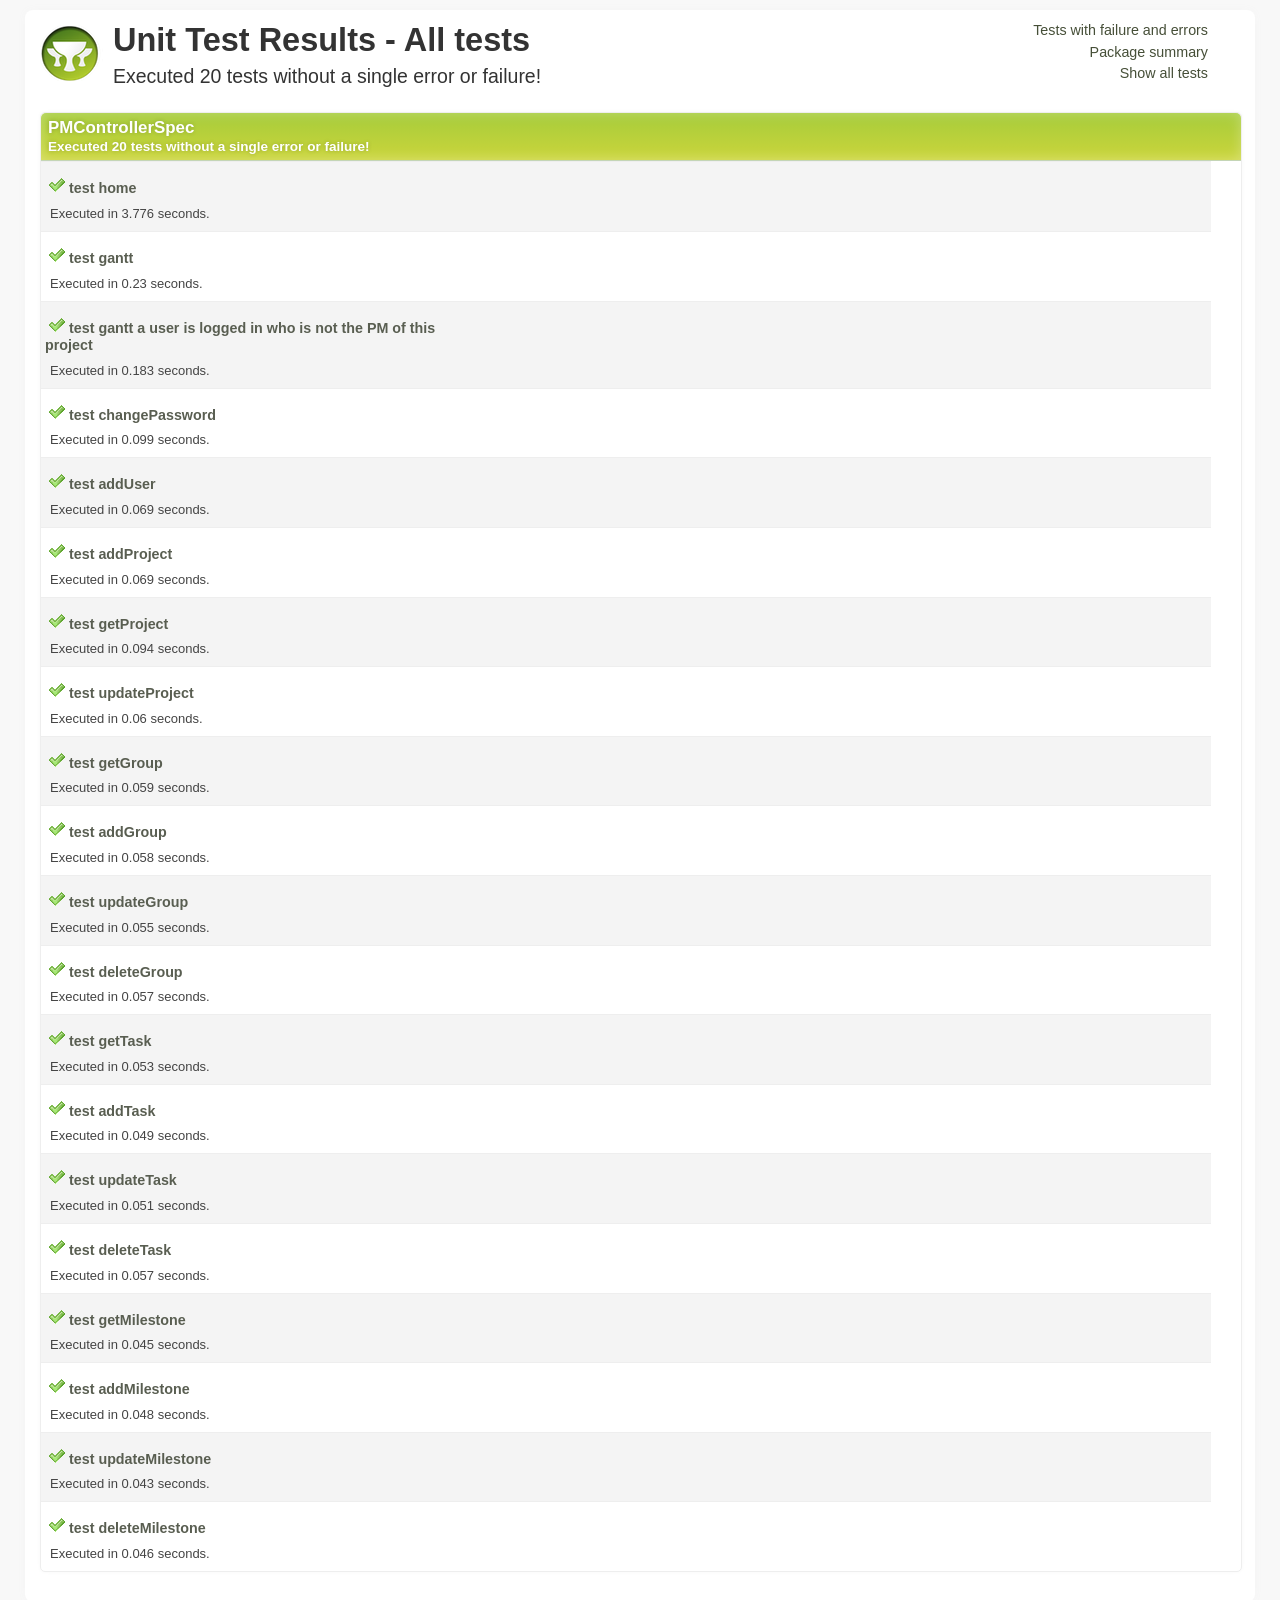
==== CSCIE-56-Project/target/test-reports/html/all.html @ a509b033 "Test cases for PMController done ProjectService started" ====
<!DOCTYPE html><html xmlns:lxslt="http://xml.apache.org/xslt" xmlns:stringutils="xalan://org.apache.tools.ant.util.StringUtils">
<head>
<META http-equiv="Content-Type" content="text/html; charset=utf-8">
<title>
        Unit Test Results
     - All tests</title>
<link href="stylesheet.css" rel="stylesheet" type="text/css">
</head>
<body>
<div id="report" class="container container_8">
<div class="grid_6 alpha">
<div class="grailslogo"></div>
<h1>
        Unit Test Results
     - All tests </h1>
<p class="intro">
                        Executed
                        20
                        tests
                    
                        without a single error or failure!
                    </p>
</div>
<div class="grid_2 omega">
<nav id="navigationlinks">
<p>
<a href="failed.html">
                    Tests with failure and errors
                </a>
</p>
<p>
<a href="index.html">
                    Package summary
                </a>
</p>
<p>
<a href="all.html">
                    Show all tests
                </a>
</p>
</nav>
</div>
<div class="clear"></div>
<div class="testsuite success">
<div class="header">
<h2>PMControllerSpec</h2>
<h3>
                        Executed
                        20
                        tests
                    
                        without a single error or failure!
                    </h3>
</div>
<div class="testcase clearfix success grid_8 alpha omega" data-name="test home">
<div class="grid_3 alpha">
<p>
<span class="icon success"></span><b class="testname message success">test home</b>
</p>
<p class="summary">Executed in 3.776 seconds.</p>
</div>
<div class="grid_5 omega outputinfo"></div>
<div class="clear"></div>
</div>
<div class="testcase clearfix success grid_8 alpha omega" data-name="test gantt">
<div class="grid_3 alpha">
<p>
<span class="icon success"></span><b class="testname message success">test gantt</b>
</p>
<p class="summary">Executed in 0.23 seconds.</p>
</div>
<div class="grid_5 omega outputinfo"></div>
<div class="clear"></div>
</div>
<div class="testcase clearfix success grid_8 alpha omega" data-name="test gantt a user is logged in who is not the PM of this project">
<div class="grid_3 alpha">
<p>
<span class="icon success"></span><b class="testname message success">test gantt a user is logged in who is not the PM of this project</b>
</p>
<p class="summary">Executed in 0.183 seconds.</p>
</div>
<div class="grid_5 omega outputinfo"></div>
<div class="clear"></div>
</div>
<div class="testcase clearfix success grid_8 alpha omega" data-name="test changePassword">
<div class="grid_3 alpha">
<p>
<span class="icon success"></span><b class="testname message success">test changePassword</b>
</p>
<p class="summary">Executed in 0.099 seconds.</p>
</div>
<div class="grid_5 omega outputinfo"></div>
<div class="clear"></div>
</div>
<div class="testcase clearfix success grid_8 alpha omega" data-name="test addUser">
<div class="grid_3 alpha">
<p>
<span class="icon success"></span><b class="testname message success">test addUser</b>
</p>
<p class="summary">Executed in 0.069 seconds.</p>
</div>
<div class="grid_5 omega outputinfo"></div>
<div class="clear"></div>
</div>
<div class="testcase clearfix success grid_8 alpha omega" data-name="test addProject">
<div class="grid_3 alpha">
<p>
<span class="icon success"></span><b class="testname message success">test addProject</b>
</p>
<p class="summary">Executed in 0.069 seconds.</p>
</div>
<div class="grid_5 omega outputinfo"></div>
<div class="clear"></div>
</div>
<div class="testcase clearfix success grid_8 alpha omega" data-name="test getProject">
<div class="grid_3 alpha">
<p>
<span class="icon success"></span><b class="testname message success">test getProject</b>
</p>
<p class="summary">Executed in 0.094 seconds.</p>
</div>
<div class="grid_5 omega outputinfo"></div>
<div class="clear"></div>
</div>
<div class="testcase clearfix success grid_8 alpha omega" data-name="test updateProject">
<div class="grid_3 alpha">
<p>
<span class="icon success"></span><b class="testname message success">test updateProject</b>
</p>
<p class="summary">Executed in 0.06 seconds.</p>
</div>
<div class="grid_5 omega outputinfo"></div>
<div class="clear"></div>
</div>
<div class="testcase clearfix success grid_8 alpha omega" data-name="test getGroup">
<div class="grid_3 alpha">
<p>
<span class="icon success"></span><b class="testname message success">test getGroup</b>
</p>
<p class="summary">Executed in 0.059 seconds.</p>
</div>
<div class="grid_5 omega outputinfo"></div>
<div class="clear"></div>
</div>
<div class="testcase clearfix success grid_8 alpha omega" data-name="test addGroup">
<div class="grid_3 alpha">
<p>
<span class="icon success"></span><b class="testname message success">test addGroup</b>
</p>
<p class="summary">Executed in 0.058 seconds.</p>
</div>
<div class="grid_5 omega outputinfo"></div>
<div class="clear"></div>
</div>
<div class="testcase clearfix success grid_8 alpha omega" data-name="test updateGroup">
<div class="grid_3 alpha">
<p>
<span class="icon success"></span><b class="testname message success">test updateGroup</b>
</p>
<p class="summary">Executed in 0.055 seconds.</p>
</div>
<div class="grid_5 omega outputinfo"></div>
<div class="clear"></div>
</div>
<div class="testcase clearfix success grid_8 alpha omega" data-name="test deleteGroup">
<div class="grid_3 alpha">
<p>
<span class="icon success"></span><b class="testname message success">test deleteGroup</b>
</p>
<p class="summary">Executed in 0.057 seconds.</p>
</div>
<div class="grid_5 omega outputinfo"></div>
<div class="clear"></div>
</div>
<div class="testcase clearfix success grid_8 alpha omega" data-name="test getTask">
<div class="grid_3 alpha">
<p>
<span class="icon success"></span><b class="testname message success">test getTask</b>
</p>
<p class="summary">Executed in 0.053 seconds.</p>
</div>
<div class="grid_5 omega outputinfo"></div>
<div class="clear"></div>
</div>
<div class="testcase clearfix success grid_8 alpha omega" data-name="test addTask">
<div class="grid_3 alpha">
<p>
<span class="icon success"></span><b class="testname message success">test addTask</b>
</p>
<p class="summary">Executed in 0.049 seconds.</p>
</div>
<div class="grid_5 omega outputinfo"></div>
<div class="clear"></div>
</div>
<div class="testcase clearfix success grid_8 alpha omega" data-name="test updateTask">
<div class="grid_3 alpha">
<p>
<span class="icon success"></span><b class="testname message success">test updateTask</b>
</p>
<p class="summary">Executed in 0.051 seconds.</p>
</div>
<div class="grid_5 omega outputinfo"></div>
<div class="clear"></div>
</div>
<div class="testcase clearfix success grid_8 alpha omega" data-name="test deleteTask">
<div class="grid_3 alpha">
<p>
<span class="icon success"></span><b class="testname message success">test deleteTask</b>
</p>
<p class="summary">Executed in 0.057 seconds.</p>
</div>
<div class="grid_5 omega outputinfo"></div>
<div class="clear"></div>
</div>
<div class="testcase clearfix success grid_8 alpha omega" data-name="test getMilestone">
<div class="grid_3 alpha">
<p>
<span class="icon success"></span><b class="testname message success">test getMilestone</b>
</p>
<p class="summary">Executed in 0.045 seconds.</p>
</div>
<div class="grid_5 omega outputinfo"></div>
<div class="clear"></div>
</div>
<div class="testcase clearfix success grid_8 alpha omega" data-name="test addMilestone">
<div class="grid_3 alpha">
<p>
<span class="icon success"></span><b class="testname message success">test addMilestone</b>
</p>
<p class="summary">Executed in 0.048 seconds.</p>
</div>
<div class="grid_5 omega outputinfo"></div>
<div class="clear"></div>
</div>
<div class="testcase clearfix success grid_8 alpha omega" data-name="test updateMilestone">
<div class="grid_3 alpha">
<p>
<span class="icon success"></span><b class="testname message success">test updateMilestone</b>
</p>
<p class="summary">Executed in 0.043 seconds.</p>
</div>
<div class="grid_5 omega outputinfo"></div>
<div class="clear"></div>
</div>
<div class="testcase clearfix success grid_8 alpha omega" data-name="test deleteMilestone">
<div class="grid_3 alpha">
<p>
<span class="icon success"></span><b class="testname message success">test deleteMilestone</b>
</p>
<p class="summary">Executed in 0.046 seconds.</p>
</div>
<div class="grid_5 omega outputinfo"></div>
<div class="clear"></div>
</div>
<div class="clearfix output footer">
<div class="sysout">
<h2>Standard output</h2>
<pre class="stdout">--Output from test home--
--Output from test gantt--
--Output from test gantt a user is logged in who is not the PM of this project--
--Output from test changePassword--
--Output from test addUser--
--Output from test addProject--
--Output from test getProject--
--Output from test updateProject--
--Output from test getGroup--
--Output from test addGroup--
--Output from test updateGroup--
--Output from test deleteGroup--
--Output from test getTask--
--Output from test addTask--
--Output from test updateTask--
--Output from test deleteTask--
--Output from test getMilestone--
--Output from test addMilestone--
--Output from test updateMilestone--
--Output from test deleteMilestone--
</pre>
</div>
<div class="syserr">
<h2>System error</h2>
<pre class="syserr">--Output from test home--
--Output from test gantt--
--Output from test gantt a user is logged in who is not the PM of this project--
--Output from test changePassword--
--Output from test addUser--
--Output from test addProject--
--Output from test getProject--
--Output from test updateProject--
--Output from test getGroup--
--Output from test addGroup--
--Output from test updateGroup--
--Output from test deleteGroup--
--Output from test getTask--
--Output from test addTask--
--Output from test updateTask--
--Output from test deleteTask--
--Output from test getMilestone--
--Output from test addMilestone--
--Output from test updateMilestone--
--Output from test deleteMilestone--
</pre>
</div>
</div>
<div class="clear"></div>
</div>
<div class="clear"></div>
</div>
<!--
            Parses JUnit output and associates it with the corresponding test case
        -->
<script language="javascript">


/**
 * The JUnit report format is incredibly stuipd in the
 * sense that it accumulates output from all test methods
 * into a single xml node.
 */
(function() {

    var outputElements = findOutputElements();
    for (var i in outputElements) {
        var outputElement = outputElements[i];
        var textOutput = outputElement.element.firstChild.nodeValue;
        var header = outputElement.getHeader();
        appendTestMethodOutput(textOutput, header);
    }

    function findOutputElements() {
        var outputElements = [];
        var preElements = document.getElementsByTagName("pre");
        for (var i in preElements) {
            var preElement = preElements[i];
            var className = preElement.className || "";
            if (className.indexOf("stdout") >= 0) {
                var outputElement = new OutputElement(preElement, "output");
                outputElements.push(outputElement);
            } else if (className.indexOf("syserr") >= 0) {
                var outputElement = new OutputElement(preElement, "error");
                outputElements.push(outputElement);
            }
        }

        return outputElements;
    }

    function OutputElement(element, type) {
        this.element = element;
        this.type = type;

        this.getHeader = function() {
            if (type === "output") {
                return "System output";
            } else if ("error") {
                return "System error";
            }
        }
    }

    function appendTestMethodOutput(text, header) {
        var testOutput = new TestMethodOutput(header);

        var lines = text.split(/\r\n|\r|\n/);
        for (var i in lines) {
            var line = lines[i];
            var matches = line.match(/^--Output from (.*)--$/);
            if (matches !== null && matches.length == 2) {
                testOutput.flushToDom();
                testOutput.testName = matches[1];
            } else {
                testOutput.addLine(line);
            }
        }

        testOutput.flushToDom();
    }

    function TestMethodOutput(header) {
        this.header = header;
        this.testName = undefined;
        this.buffer = "";

        this.addLine = function(line) {
            this.buffer += line + "\n";
        }

        this.flushToDom = function() {
            if (this.testName !== undefined) {
                var domNode = getTestcaseElementByName(this.testName);
                if (domNode !== undefined && trimString(this.buffer).length > 0) {
                    this.appendTo(domNode);
                }

                this.reset();
            }
        }

        this.appendTo = function(domNode) {
            var node = document.createElement("div");
            node.innerHTML = '<p><b class="message">' + header + '</b></p>';

            var preNode = document.createElement("pre");
            preNode.appendChild(document.createTextNode(this.buffer));
            node.appendChild(preNode);

            var outputContainer = findElementByTagClassAndParent("div", "outputinfo", domNode);
            outputContainer.appendChild(node);
        }

        this.reset = function() {
            this.methodName = undefined;
            this.buffer = "";
        }
    }

    function getTestcaseElementByName(name) {
        var divElements = document.getElementsByTagName("div");
        var elementCount = divElements.length;
        for (var i=0; i<elementCount; i++) {
            var el = divElements[i];
            if (el.getAttribute("data-name") === name) {
                return el;
            }
        }
    }

    function findElementByTagClassAndParent(tagName, className, parentNode) {
        var elements = parentNode.getElementsByTagName(tagName);
        for (var i in elements) {
            var element = elements[i];

            // Not 100% correct, but good enough here
            if (element.className !== undefined && element.className.indexOf(className) >= 0) {
                return element;
            }
        }
    }

    function trimString(str) {
        return str.replace(/^\s\s*/, '').replace(/\s\s*$/, '');
    }

})();

        </script>
</body>
</html>
---- CSCIE-56-Project/target/test-reports/html/stylesheet.css ----
/* html5 boilerplate */
        html, body, div, span, object, iframe,
        h1, h2, h3, h4, h5, h6, p, blockquote, pre,
        abbr, address, cite, code, del, dfn, em, img, ins, kbd, q, samp,
        small, strong, sub, sup, var, b, i, dl, dt, dd, ol, ul, li {
        margin: 0;
        padding: 0;
        border: 0;
        font-size: 100%;
        font: inherit;
        vertical-align: baseline;
        }

        select, input, textarea, button { font:99% sans-serif; }
        pre, code, kbd, samp { font-family: monospace, sans-serif; }

        html { overflow-y: scroll; }
        a:hover, a:active { outline: none; }

        ::-moz-selection{ background: #FF9800; color:#fff; text-shadow: none; }
        ::selection { background: #FF9800; color:#fff; text-shadow: none; }
        a:link { -webkit-tap-highlight-color: #FF9800; }

        h1 { font-size: 2.5em; }
        h1, h2, h3, h4, h5, h6 { font-weight: bold; }
        body, select, input, textarea { color: #333; }

        /* html5 boilerpalte end */

        body {
            color: #333333;
            background-color: #F8F8F8;
            font:13px/1.231 ubuntu, sans-serif; *font-size:small;
        }

        p.intro { font-size: 1.5em; }

        a { color: #1A4491; text-decoration: none; }
        a:hover { }

        pre {
            border-radius: 5px;
            margin-bottom: 8px;
            padding: 15px;
            background-color: #FFFFFF;
            border: 1px solid #DEDEDE;
            font-family: Consolas, Monaco, monospace;
            font-size: 0.9em;
            white-space: pre;
            white-space: pre-wrap;
            word-wrap:
            break-word;
        }

        #report {
            border-radius: 8px;
            box-shadow: 0 0 8px #F5F5F5;

            background-color: white;
            margin: 10px auto;
            padding: 10px 15px;
        }

        /* Navigation links between the various views
        - - - - - - - - - - - - - - - - - - - - - - */
        #navigationlinks { text-align: right; }
        #navigationlinks p { padding: 2px; }
        #navigationlinks a { font-size: 1.1em; color: #464F38; }
        #navigationlinks a:hover { color: #333; }

        /* Test suites
        - - - - - - */

        .testsuite {
            border-radius: 5px;
            box-shadow: 0 0 4px #F8F8F8;

            background-color: F7F7F7;
            background: -moz-linear-gradient(center top , #F7F7F7, #FEFEFE);

            border: 1px solid #EEEEEE;
            margin: 20px 0;
            text-align: left;
            width: 100%;
        }

        .testsuite .header {
            color: white;
            padding: 5px 7px;
            text-shadow: 0 0 4px rgba(0, 0, 0, 0.2);
            font-size: 1.3em;

            border-radius: 5px 5px 0 0;
            box-shadow: 0 0 13px rgba(255, 255, 255, 0.3) inset;
        }

        .testsuite.error .header {
            background-color: #BC2F2F;
            background: -moz-linear-gradient(#BC2F2F, #C96952);
            background: -webkit-linear-gradient(#BC2F2F, #C96952);
            background: linear-gradient(#BC2F2F, #C96952);
            border-bottom: 1px solid #BE5B5B;
        }

        .testsuite.failure .header {
            background-color: #E69814;
            background: -moz-linear-gradient(#FFB75B, #E69814);
            background: -webkit-linear-gradient(#FFB75B, #E69814);
            background: linear-gradient(#FFB75B, #E69814);
            border-bottom: 1px solid #CD912B;
        }

        .testsuite.success .header {
            background-color: #A6CC3B;
            background: -moz-linear-gradient(#A6CC3B, #CBD53B);
            background: -webkit-linear-gradient(#A6CC3B, #CBD53B);
            background: linear-gradient(#A6CC3B, #CBD53B);
            border-bottom: 1px solid #C4D5B6;
        }

        .testsuite .header h2, h3 { margin: 0; padding: 0; }
        .testsuite .header h3 { font-size: 0.8em; }

        .testsuite .name {
            width: 50%;
        }

        .testsuite .time {
            width: 10%;
        }

        .testsuite .testcase {
            padding: 5px 0;
        }

        /* Link to individual test cases
        - - - - - - - - - - - - - - - - - */

        .packagelink {
            border: 1px solid transparent;
            float: left;
            font-size: 1.1em;
            list-style: none outside none;
            padding: 2px 7px 4px 7px;
            margin: 3px;
        }

        .packagelink:hover {
            border-radius: 4px;
            background-color: #f7f7f7;
            border: 1px solid #ddd;
        }

        .packagelink a {
            color: blue;
            text-decoration: none;
            display: inline-block;
        }

        .packagelink.failure a {
            color: #FB6C00 !important;
        }

        .packagelink.error a {
            color: #DD0707 !important;
        }

        .packagelink.success a {
            color: #344804 !important;
        }

        /* force line break for long test names wihtout white-space */
        .message { word-wrap: break-word; }

        .testcase.success .message { color: #595E51; }
        .testcase.error .message { color: #AA0E0E; }
        .testcase.failure .message { color: #FB6C00; }

        .testsuite .testcase:nth-of-type(2n) {
            background-color: #F4F4F4;
            border-bottom: 1px solid #EEEEEE;
            border-top: 1px solid #EEEEEE;
        }

        .testcase .message {
            font-size: 1.1em;
            font-weight: bold;
        }

        .testcase p.summary {
            margin-left: 5px;
            font-size: 1em;
            color: #444;
        }

        .outputinfo p { margin-top: 9px; }

        /* output is parsed using javascript and not visible by default.
        I don't think that having a non-javascript fallback is important
        as most Grails developers won't be using IE 6 :D */

        .testsuite .footer { display: none; }
        p { padding: 4px; }

        .footer.output {
            border-radius: 0 0 5px 5px;
            background-color: #F8F8F8;
            background: -moz-linear-gradient(center top , #F8F8F8, #F2F2F2);
            border-top: 1px solid #EEEEEE;
            margin-top: 10px;
        }

        .footer.output h2 { padding: 5px 0 0 5px; }
        .footer.output .sysout, .syserr { float: left; width: 49%; }
        .footer.output pre { margin: 5px; }

        .errorMessage {
            color: #AA0E0E;
            font-size: 1em;
            font-weight: bold;
        }

        .errorMessage.failure { color: #FB6C00 !important; }

        .grailslogo {
            background-image: url("[data-uri]");
            width: 63px; height: 66px;
            margin: 0 10px 5px 0;
            float: left;
        }

        /* icons */
        .icon { width: 16px; height: 16px; margin: 6px 4px 0; display: inline-block; }
        .icon.failure { background-image: url("[data-uri]"); }
        .icon.error { background-image: url("[data-uri]"); }
        .icon.success { background-image: url("[data-uri]"); }

        /* 960gs */
        body{min-width:1200px}
		.container_8{margin-left:auto;margin-right:auto;width:1200px}
		.grid_1,.grid_2,.grid_3,.grid_4,.grid_5,.grid_6,.grid_7,.grid_8{display:inline;float:left;position:relative;margin-left:15px;margin-right:15px}
		.push_1,.pull_1,.push_2,.pull_2,.push_3,.pull_3,.push_4,.pull_4,.push_5,.pull_5,.push_6,.pull_6,.push_7,.pull_7,.push_8,.pull_8{position:relative}
		.alpha{margin-left:0}
		.omega{margin-right:0}
		.container_8 .grid_1{width:120px}
		.container_8 .grid_2{width:270px}
		.container_8 .grid_3{width:420px}
		.container_8 .grid_4{width:570px}
		.container_8 .grid_5{width:720px}
		.container_8 .grid_6{width:870px}
		.container_8 .grid_7{width:1020px}
		.container_8 .grid_8{width:1170px}
		.container_8 .prefix_1{padding-left:150px}
		.container_8 .prefix_2{padding-left:300px}
		.container_8 .prefix_3{padding-left:450px}
		.container_8 .prefix_4{padding-left:600px}
		.container_8 .prefix_5{padding-left:750px}
		.container_8 .prefix_6{padding-left:900px}
		.container_8 .prefix_7{padding-left:1050px}
		.container_8 .suffix_1{padding-right:150px}
		.container_8 .suffix_2{padding-right:300px}
		.container_8 .suffix_3{padding-right:450px}
		.container_8 .suffix_4{padding-right:600px}
		.container_8 .suffix_5{padding-right:750px}
		.container_8 .suffix_6{padding-right:900px}
		.container_8 .suffix_7{padding-right:1050px}
		.container_8 .push_1{left:150px}
		.container_8 .push_2{left:300px}
		.container_8 .push_3{left:450px}
		.container_8 .push_4{left:600px}
		.container_8 .push_5{left:750px}
		.container_8 .push_6{left:900px}
		.container_8 .push_7{left:1050px}
		.container_8 .pull_1{left:-150px}
		.container_8 .pull_2{left:-300px}
		.container_8 .pull_3{left:-450px}
		.container_8 .pull_4{left:-600px}
		.container_8 .pull_5{left:-750px}
		.container_8 .pull_6{left:-900px}
		.container_8 .pull_7{left:-1050px}
		.clear{clear:both;display:block;overflow:hidden;visibility:hidden;width:0;height:0}
		.clearfix:before,.clearfix:after{content:'\0020';display:block;overflow:hidden;visibility:hidden;width:0;height:0}
		.clearfix:after{clear:both}
		.clearfix{zoom:1}
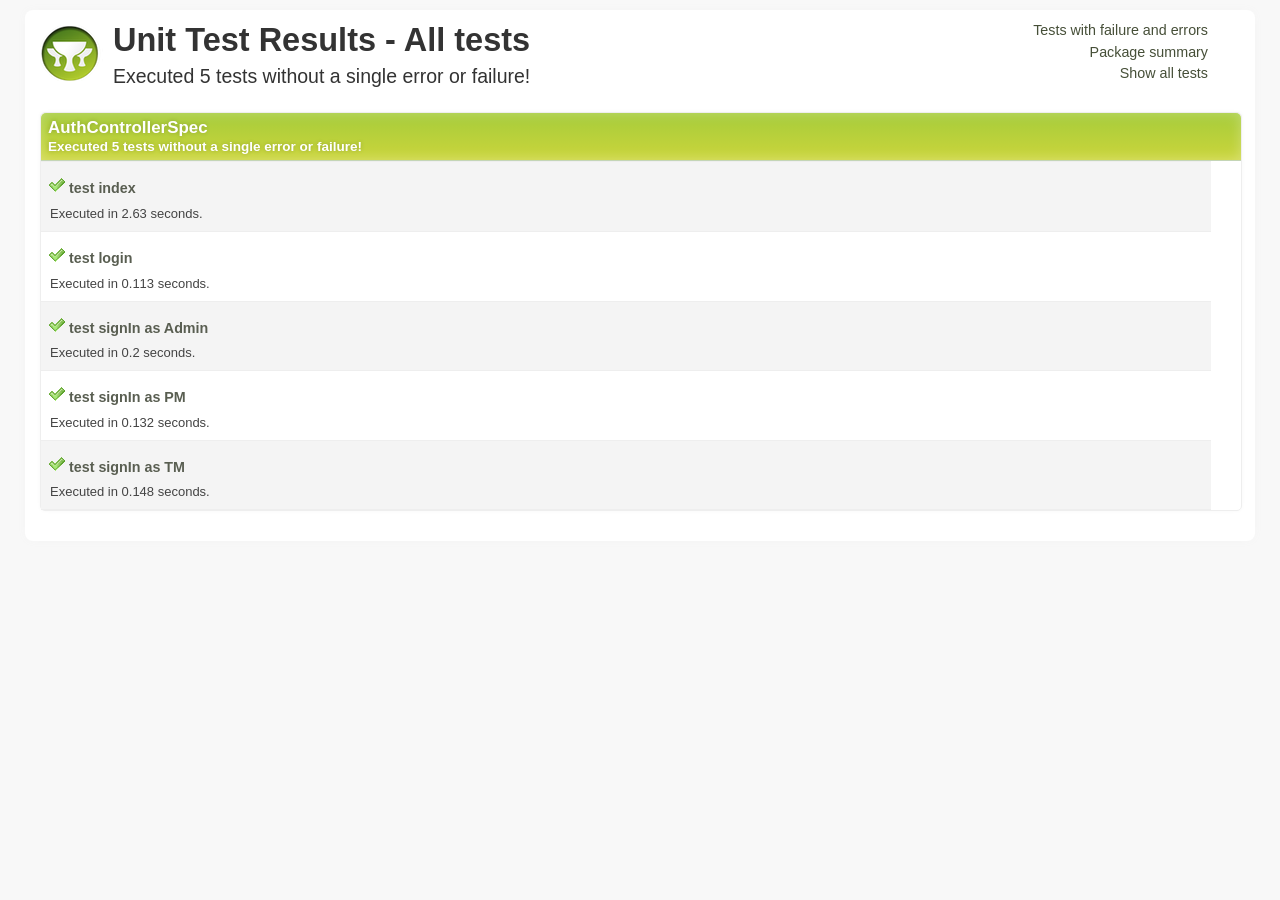
==== commit 5c4a4978: "User and Auth Controller unit test done." ====
--- a/CSCIE-56-Project/target/test-reports/html/all.html
+++ b/CSCIE-56-Project/target/test-reports/html/all.html
@@ -15,7 +15,7 @@
      - All tests </h1>
 <p class="intro">
                         Executed
-                        20
+                        5
                         tests
                     
                         without a single error or failure!
@@ -43,211 +43,61 @@
 <div class="clear"></div>
 <div class="testsuite success">
 <div class="header">
-<h2>PMControllerSpec</h2>
+<h2>AuthControllerSpec</h2>
 <h3>
                         Executed
-                        20
+                        5
                         tests
                     
                         without a single error or failure!
                     </h3>
 </div>
-<div class="testcase clearfix success grid_8 alpha omega" data-name="test home">
-<div class="grid_3 alpha">
-<p>
-<span class="icon success"></span><b class="testname message success">test home</b>
-</p>
-<p class="summary">Executed in 3.776 seconds.</p>
-</div>
-<div class="grid_5 omega outputinfo"></div>
-<div class="clear"></div>
-</div>
-<div class="testcase clearfix success grid_8 alpha omega" data-name="test gantt">
-<div class="grid_3 alpha">
-<p>
-<span class="icon success"></span><b class="testname message success">test gantt</b>
-</p>
-<p class="summary">Executed in 0.23 seconds.</p>
-</div>
-<div class="grid_5 omega outputinfo"></div>
-<div class="clear"></div>
-</div>
-<div class="testcase clearfix success grid_8 alpha omega" data-name="test gantt a user is logged in who is not the PM of this project">
-<div class="grid_3 alpha">
-<p>
-<span class="icon success"></span><b class="testname message success">test gantt a user is logged in who is not the PM of this project</b>
-</p>
-<p class="summary">Executed in 0.183 seconds.</p>
-</div>
-<div class="grid_5 omega outputinfo"></div>
-<div class="clear"></div>
-</div>
-<div class="testcase clearfix success grid_8 alpha omega" data-name="test changePassword">
-<div class="grid_3 alpha">
-<p>
-<span class="icon success"></span><b class="testname message success">test changePassword</b>
-</p>
-<p class="summary">Executed in 0.099 seconds.</p>
-</div>
-<div class="grid_5 omega outputinfo"></div>
-<div class="clear"></div>
-</div>
-<div class="testcase clearfix success grid_8 alpha omega" data-name="test addUser">
-<div class="grid_3 alpha">
-<p>
-<span class="icon success"></span><b class="testname message success">test addUser</b>
-</p>
-<p class="summary">Executed in 0.069 seconds.</p>
-</div>
-<div class="grid_5 omega outputinfo"></div>
-<div class="clear"></div>
-</div>
-<div class="testcase clearfix success grid_8 alpha omega" data-name="test addProject">
-<div class="grid_3 alpha">
-<p>
-<span class="icon success"></span><b class="testname message success">test addProject</b>
-</p>
-<p class="summary">Executed in 0.069 seconds.</p>
-</div>
-<div class="grid_5 omega outputinfo"></div>
-<div class="clear"></div>
-</div>
-<div class="testcase clearfix success grid_8 alpha omega" data-name="test getProject">
-<div class="grid_3 alpha">
-<p>
-<span class="icon success"></span><b class="testname message success">test getProject</b>
-</p>
-<p class="summary">Executed in 0.094 seconds.</p>
-</div>
-<div class="grid_5 omega outputinfo"></div>
-<div class="clear"></div>
-</div>
-<div class="testcase clearfix success grid_8 alpha omega" data-name="test updateProject">
-<div class="grid_3 alpha">
-<p>
-<span class="icon success"></span><b class="testname message success">test updateProject</b>
-</p>
-<p class="summary">Executed in 0.06 seconds.</p>
-</div>
-<div class="grid_5 omega outputinfo"></div>
-<div class="clear"></div>
-</div>
-<div class="testcase clearfix success grid_8 alpha omega" data-name="test getGroup">
-<div class="grid_3 alpha">
-<p>
-<span class="icon success"></span><b class="testname message success">test getGroup</b>
-</p>
-<p class="summary">Executed in 0.059 seconds.</p>
-</div>
-<div class="grid_5 omega outputinfo"></div>
-<div class="clear"></div>
-</div>
-<div class="testcase clearfix success grid_8 alpha omega" data-name="test addGroup">
-<div class="grid_3 alpha">
-<p>
-<span class="icon success"></span><b class="testname message success">test addGroup</b>
-</p>
-<p class="summary">Executed in 0.058 seconds.</p>
-</div>
-<div class="grid_5 omega outputinfo"></div>
-<div class="clear"></div>
-</div>
-<div class="testcase clearfix success grid_8 alpha omega" data-name="test updateGroup">
-<div class="grid_3 alpha">
-<p>
-<span class="icon success"></span><b class="testname message success">test updateGroup</b>
-</p>
-<p class="summary">Executed in 0.055 seconds.</p>
-</div>
-<div class="grid_5 omega outputinfo"></div>
-<div class="clear"></div>
-</div>
-<div class="testcase clearfix success grid_8 alpha omega" data-name="test deleteGroup">
-<div class="grid_3 alpha">
-<p>
-<span class="icon success"></span><b class="testname message success">test deleteGroup</b>
-</p>
-<p class="summary">Executed in 0.057 seconds.</p>
-</div>
-<div class="grid_5 omega outputinfo"></div>
-<div class="clear"></div>
-</div>
-<div class="testcase clearfix success grid_8 alpha omega" data-name="test getTask">
-<div class="grid_3 alpha">
-<p>
-<span class="icon success"></span><b class="testname message success">test getTask</b>
-</p>
-<p class="summary">Executed in 0.053 seconds.</p>
-</div>
-<div class="grid_5 omega outputinfo"></div>
-<div class="clear"></div>
-</div>
-<div class="testcase clearfix success grid_8 alpha omega" data-name="test addTask">
-<div class="grid_3 alpha">
-<p>
-<span class="icon success"></span><b class="testname message success">test addTask</b>
-</p>
-<p class="summary">Executed in 0.049 seconds.</p>
-</div>
-<div class="grid_5 omega outputinfo"></div>
-<div class="clear"></div>
-</div>
-<div class="testcase clearfix success grid_8 alpha omega" data-name="test updateTask">
-<div class="grid_3 alpha">
-<p>
-<span class="icon success"></span><b class="testname message success">test updateTask</b>
-</p>
-<p class="summary">Executed in 0.051 seconds.</p>
-</div>
-<div class="grid_5 omega outputinfo"></div>
-<div class="clear"></div>
-</div>
-<div class="testcase clearfix success grid_8 alpha omega" data-name="test deleteTask">
-<div class="grid_3 alpha">
-<p>
-<span class="icon success"></span><b class="testname message success">test deleteTask</b>
-</p>
-<p class="summary">Executed in 0.057 seconds.</p>
-</div>
-<div class="grid_5 omega outputinfo"></div>
-<div class="clear"></div>
-</div>
-<div class="testcase clearfix success grid_8 alpha omega" data-name="test getMilestone">
-<div class="grid_3 alpha">
-<p>
-<span class="icon success"></span><b class="testname message success">test getMilestone</b>
-</p>
-<p class="summary">Executed in 0.045 seconds.</p>
-</div>
-<div class="grid_5 omega outputinfo"></div>
-<div class="clear"></div>
-</div>
-<div class="testcase clearfix success grid_8 alpha omega" data-name="test addMilestone">
-<div class="grid_3 alpha">
-<p>
-<span class="icon success"></span><b class="testname message success">test addMilestone</b>
-</p>
-<p class="summary">Executed in 0.048 seconds.</p>
-</div>
-<div class="grid_5 omega outputinfo"></div>
-<div class="clear"></div>
-</div>
-<div class="testcase clearfix success grid_8 alpha omega" data-name="test updateMilestone">
-<div class="grid_3 alpha">
-<p>
-<span class="icon success"></span><b class="testname message success">test updateMilestone</b>
-</p>
-<p class="summary">Executed in 0.043 seconds.</p>
-</div>
-<div class="grid_5 omega outputinfo"></div>
-<div class="clear"></div>
-</div>
-<div class="testcase clearfix success grid_8 alpha omega" data-name="test deleteMilestone">
-<div class="grid_3 alpha">
-<p>
-<span class="icon success"></span><b class="testname message success">test deleteMilestone</b>
-</p>
-<p class="summary">Executed in 0.046 seconds.</p>
+<div class="testcase clearfix success grid_8 alpha omega" data-name="test index">
+<div class="grid_3 alpha">
+<p>
+<span class="icon success"></span><b class="testname message success">test index</b>
+</p>
+<p class="summary">Executed in 2.63 seconds.</p>
+</div>
+<div class="grid_5 omega outputinfo"></div>
+<div class="clear"></div>
+</div>
+<div class="testcase clearfix success grid_8 alpha omega" data-name="test login">
+<div class="grid_3 alpha">
+<p>
+<span class="icon success"></span><b class="testname message success">test login</b>
+</p>
+<p class="summary">Executed in 0.113 seconds.</p>
+</div>
+<div class="grid_5 omega outputinfo"></div>
+<div class="clear"></div>
+</div>
+<div class="testcase clearfix success grid_8 alpha omega" data-name="test signIn as Admin">
+<div class="grid_3 alpha">
+<p>
+<span class="icon success"></span><b class="testname message success">test signIn as Admin</b>
+</p>
+<p class="summary">Executed in 0.2 seconds.</p>
+</div>
+<div class="grid_5 omega outputinfo"></div>
+<div class="clear"></div>
+</div>
+<div class="testcase clearfix success grid_8 alpha omega" data-name="test signIn as PM">
+<div class="grid_3 alpha">
+<p>
+<span class="icon success"></span><b class="testname message success">test signIn as PM</b>
+</p>
+<p class="summary">Executed in 0.132 seconds.</p>
+</div>
+<div class="grid_5 omega outputinfo"></div>
+<div class="clear"></div>
+</div>
+<div class="testcase clearfix success grid_8 alpha omega" data-name="test signIn as TM">
+<div class="grid_3 alpha">
+<p>
+<span class="icon success"></span><b class="testname message success">test signIn as TM</b>
+</p>
+<p class="summary">Executed in 0.148 seconds.</p>
 </div>
 <div class="grid_5 omega outputinfo"></div>
 <div class="clear"></div>
@@ -255,50 +105,20 @@
 <div class="clearfix output footer">
 <div class="sysout">
 <h2>Standard output</h2>
-<pre class="stdout">--Output from test home--
---Output from test gantt--
---Output from test gantt a user is logged in who is not the PM of this project--
---Output from test changePassword--
---Output from test addUser--
---Output from test addProject--
---Output from test getProject--
---Output from test updateProject--
---Output from test getGroup--
---Output from test addGroup--
---Output from test updateGroup--
---Output from test deleteGroup--
---Output from test getTask--
---Output from test addTask--
---Output from test updateTask--
---Output from test deleteTask--
---Output from test getMilestone--
---Output from test addMilestone--
---Output from test updateMilestone--
---Output from test deleteMilestone--
+<pre class="stdout">--Output from test index--
+--Output from test login--
+--Output from test signIn as Admin--
+--Output from test signIn as PM--
+--Output from test signIn as TM--
 </pre>
 </div>
 <div class="syserr">
 <h2>System error</h2>
-<pre class="syserr">--Output from test home--
---Output from test gantt--
---Output from test gantt a user is logged in who is not the PM of this project--
---Output from test changePassword--
---Output from test addUser--
---Output from test addProject--
---Output from test getProject--
---Output from test updateProject--
---Output from test getGroup--
---Output from test addGroup--
---Output from test updateGroup--
---Output from test deleteGroup--
---Output from test getTask--
---Output from test addTask--
---Output from test updateTask--
---Output from test deleteTask--
---Output from test getMilestone--
---Output from test addMilestone--
---Output from test updateMilestone--
---Output from test deleteMilestone--
+<pre class="syserr">--Output from test index--
+--Output from test login--
+--Output from test signIn as Admin--
+--Output from test signIn as PM--
+--Output from test signIn as TM--
 </pre>
 </div>
 </div>
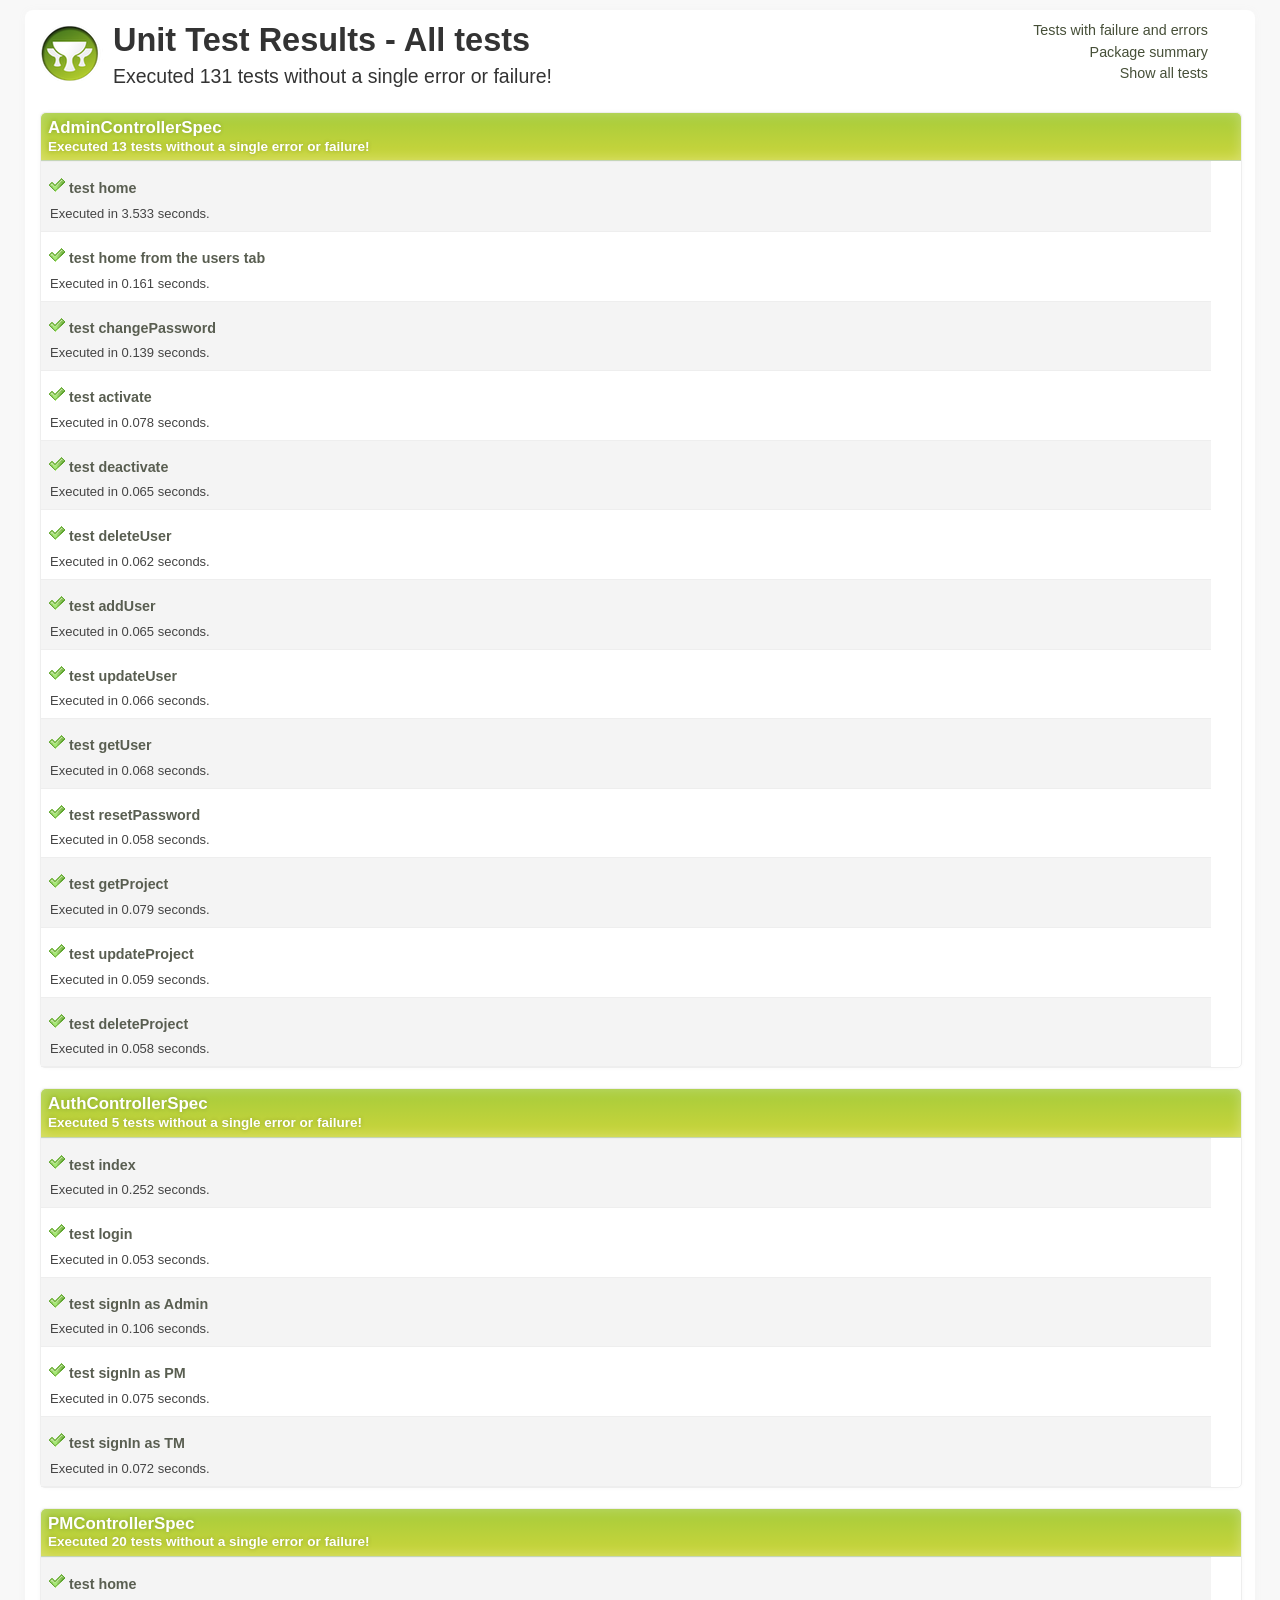
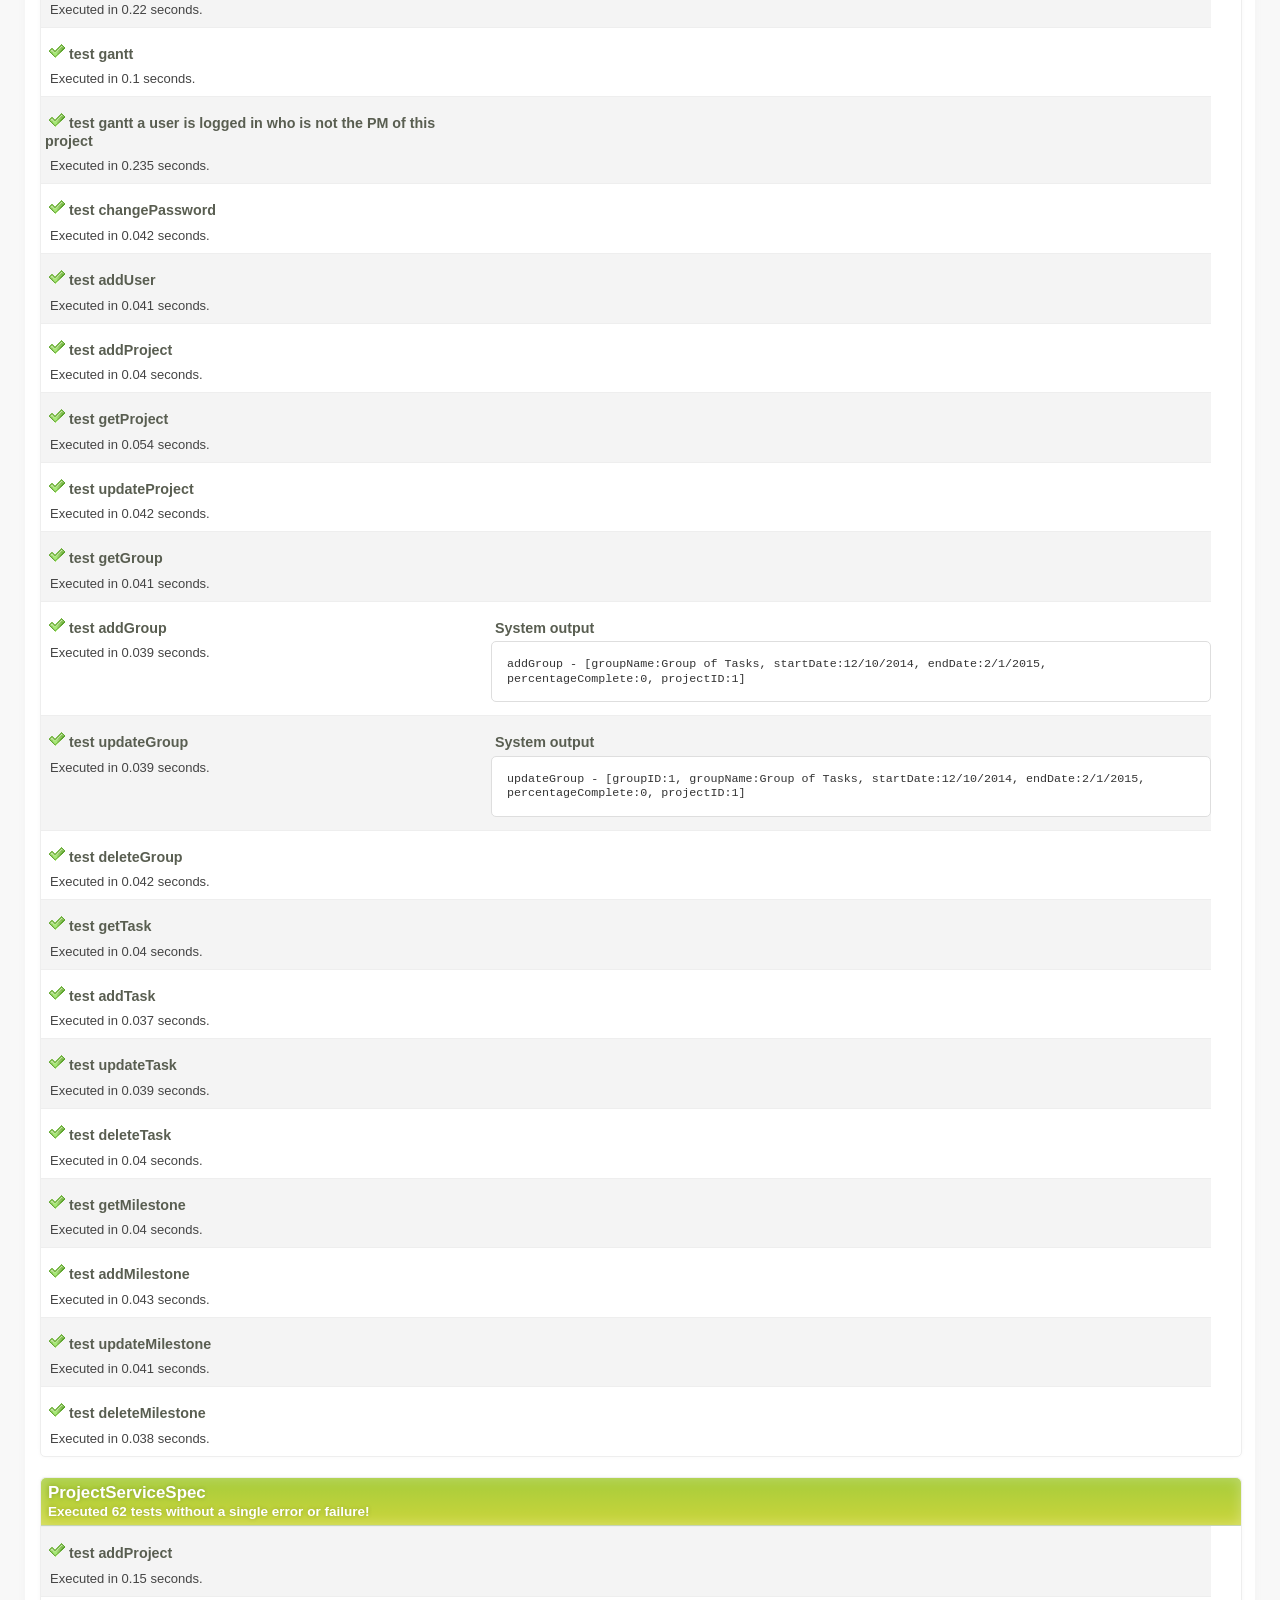
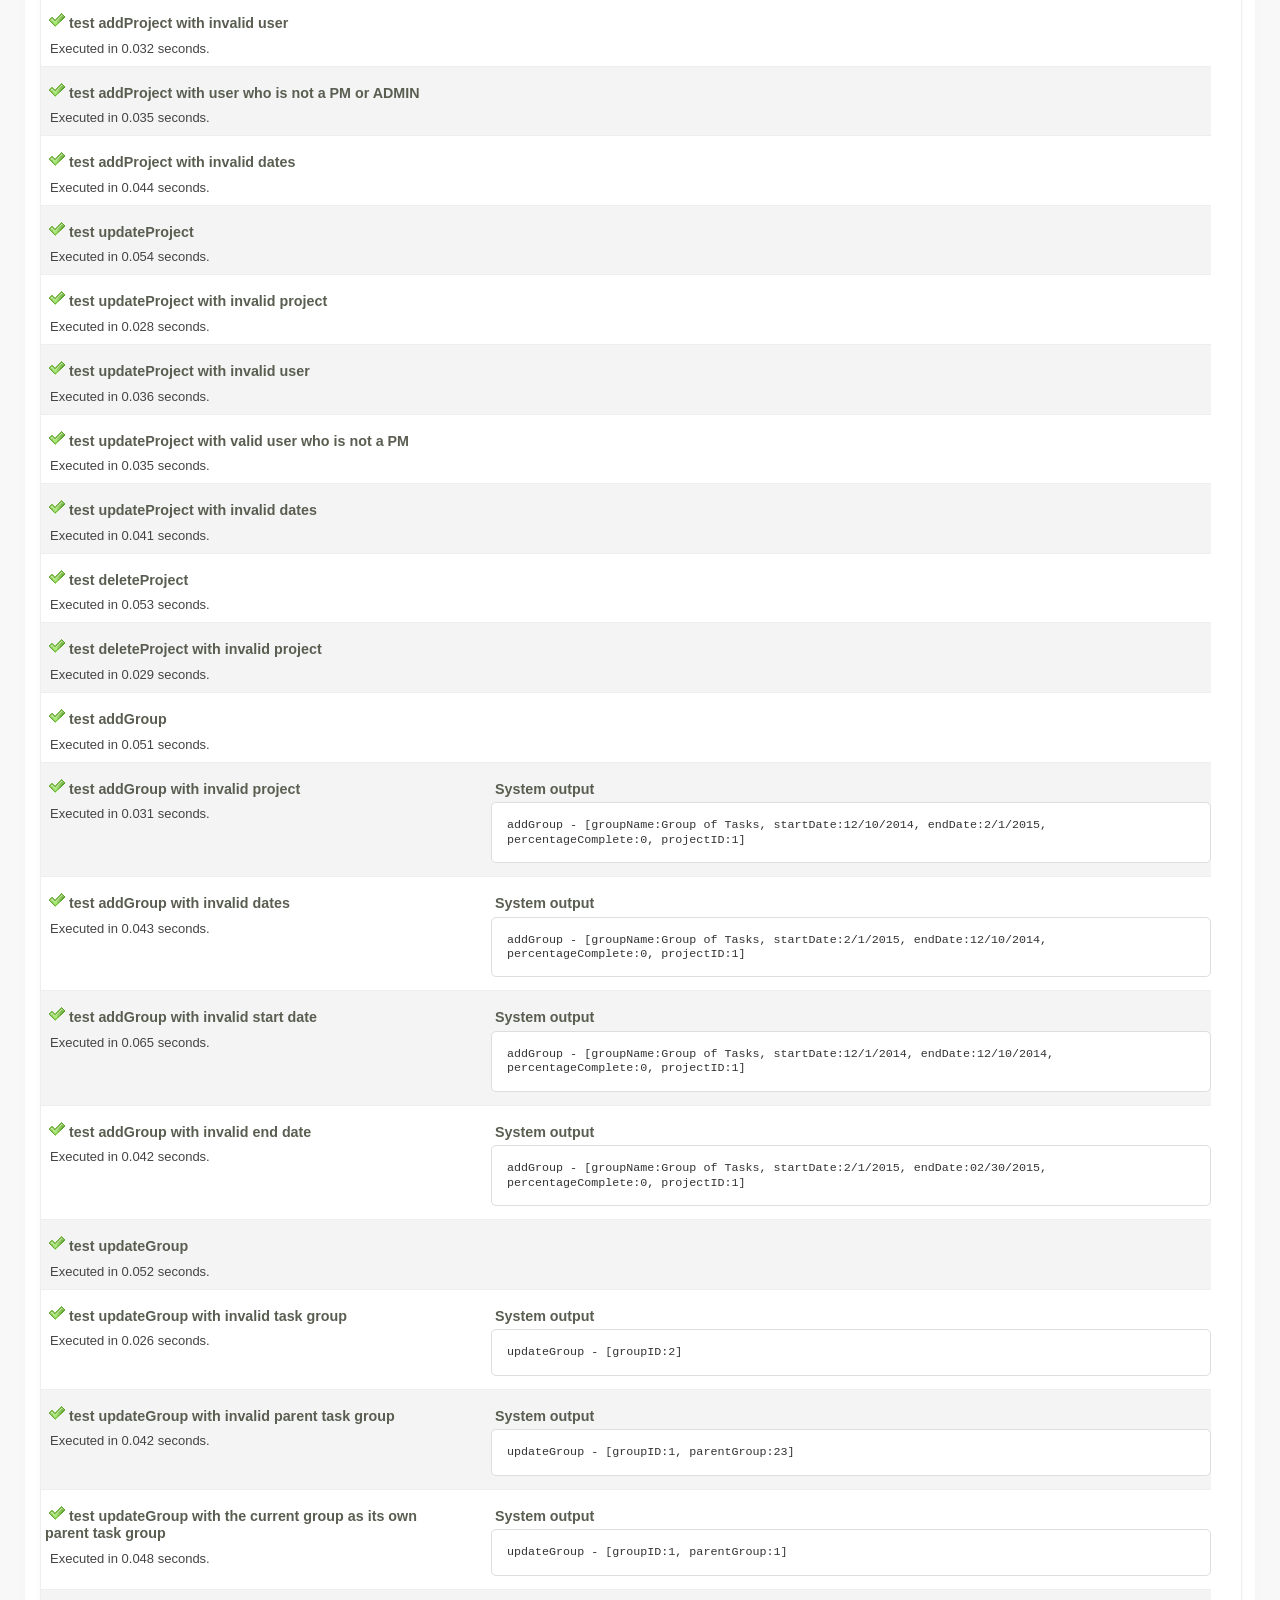
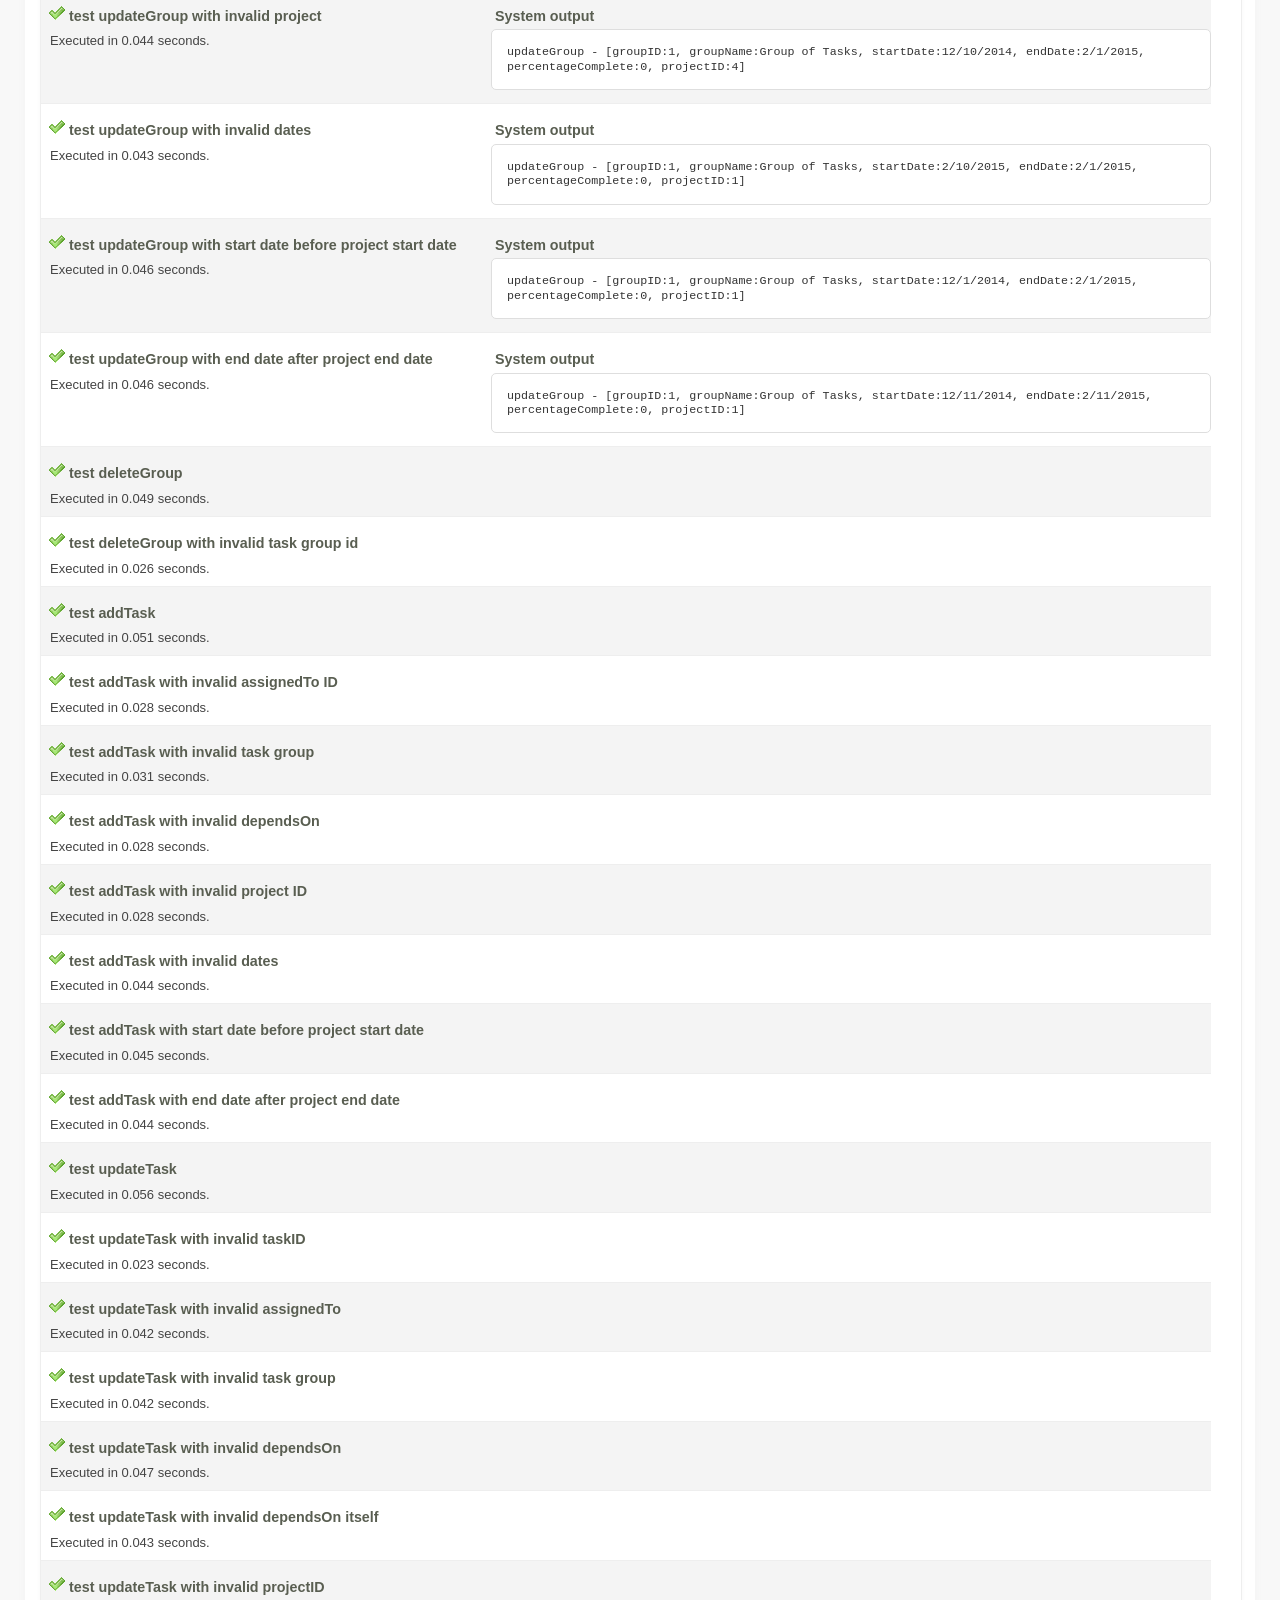
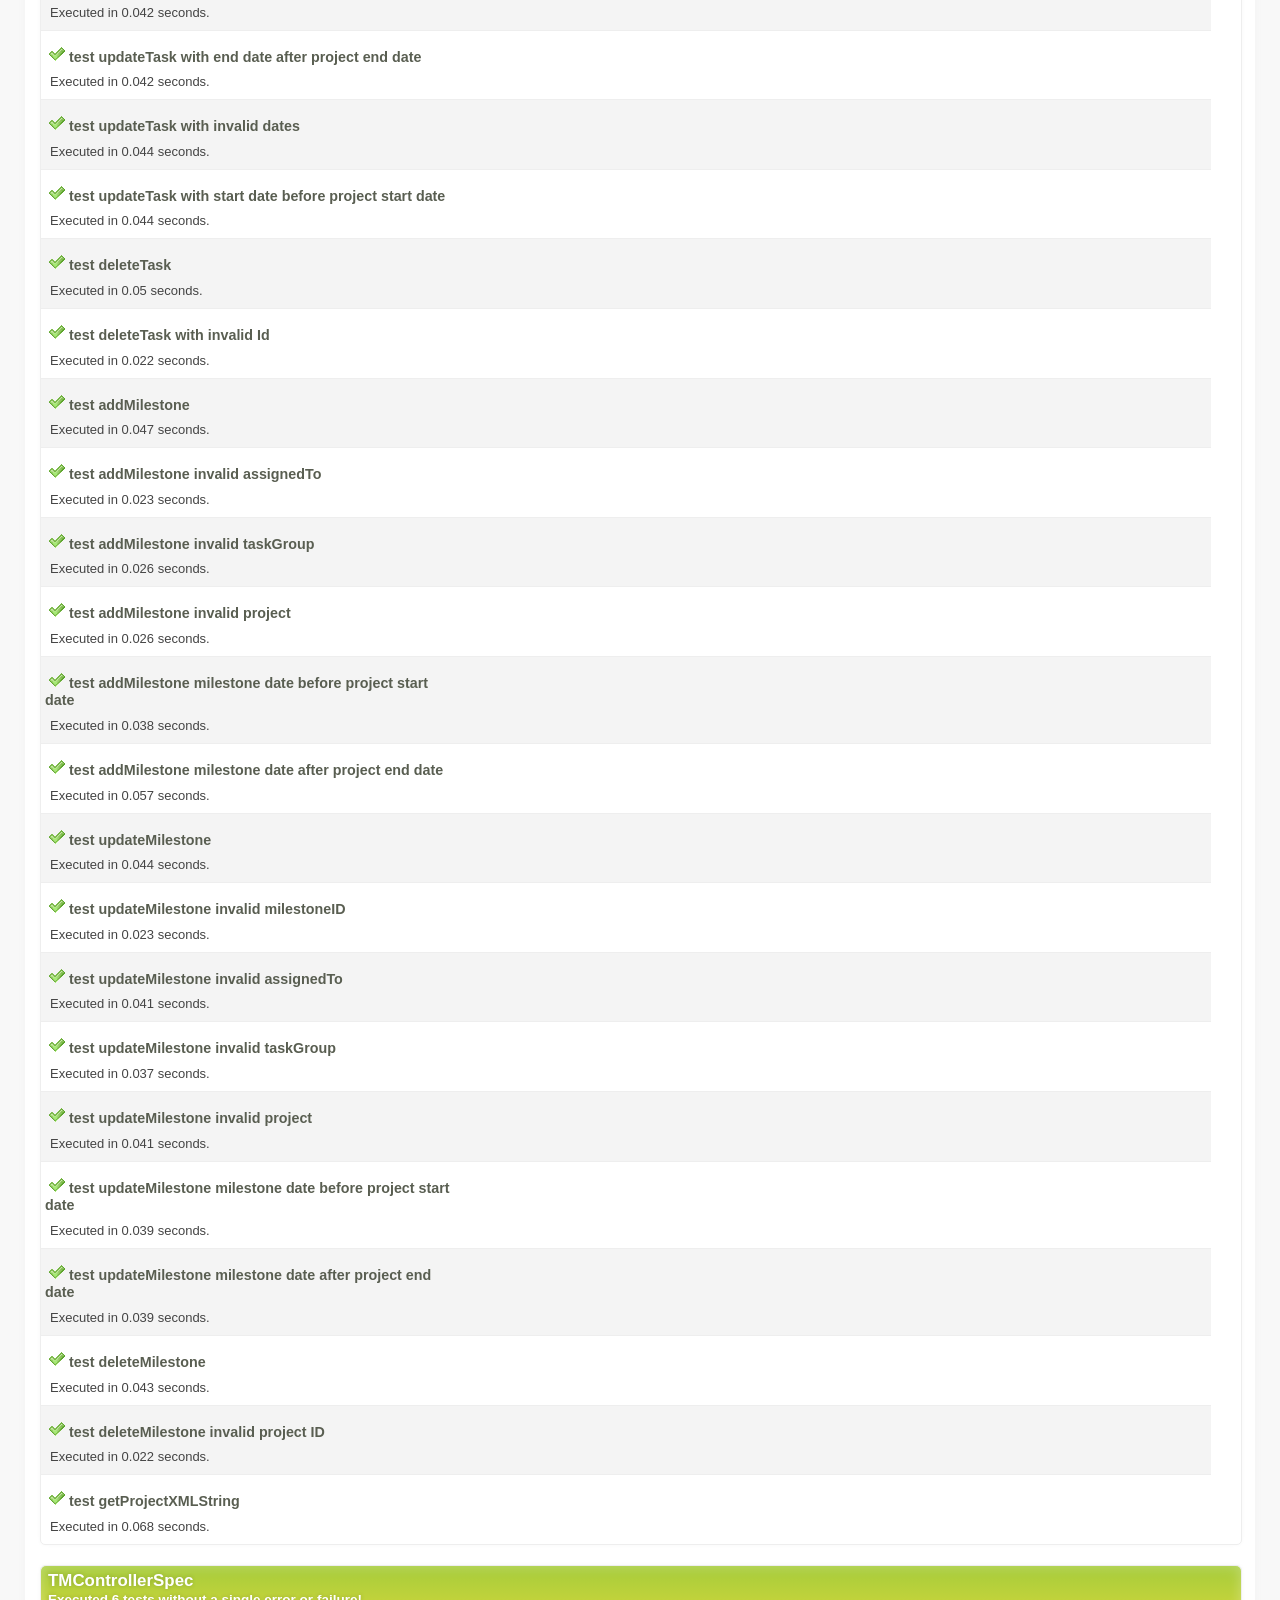
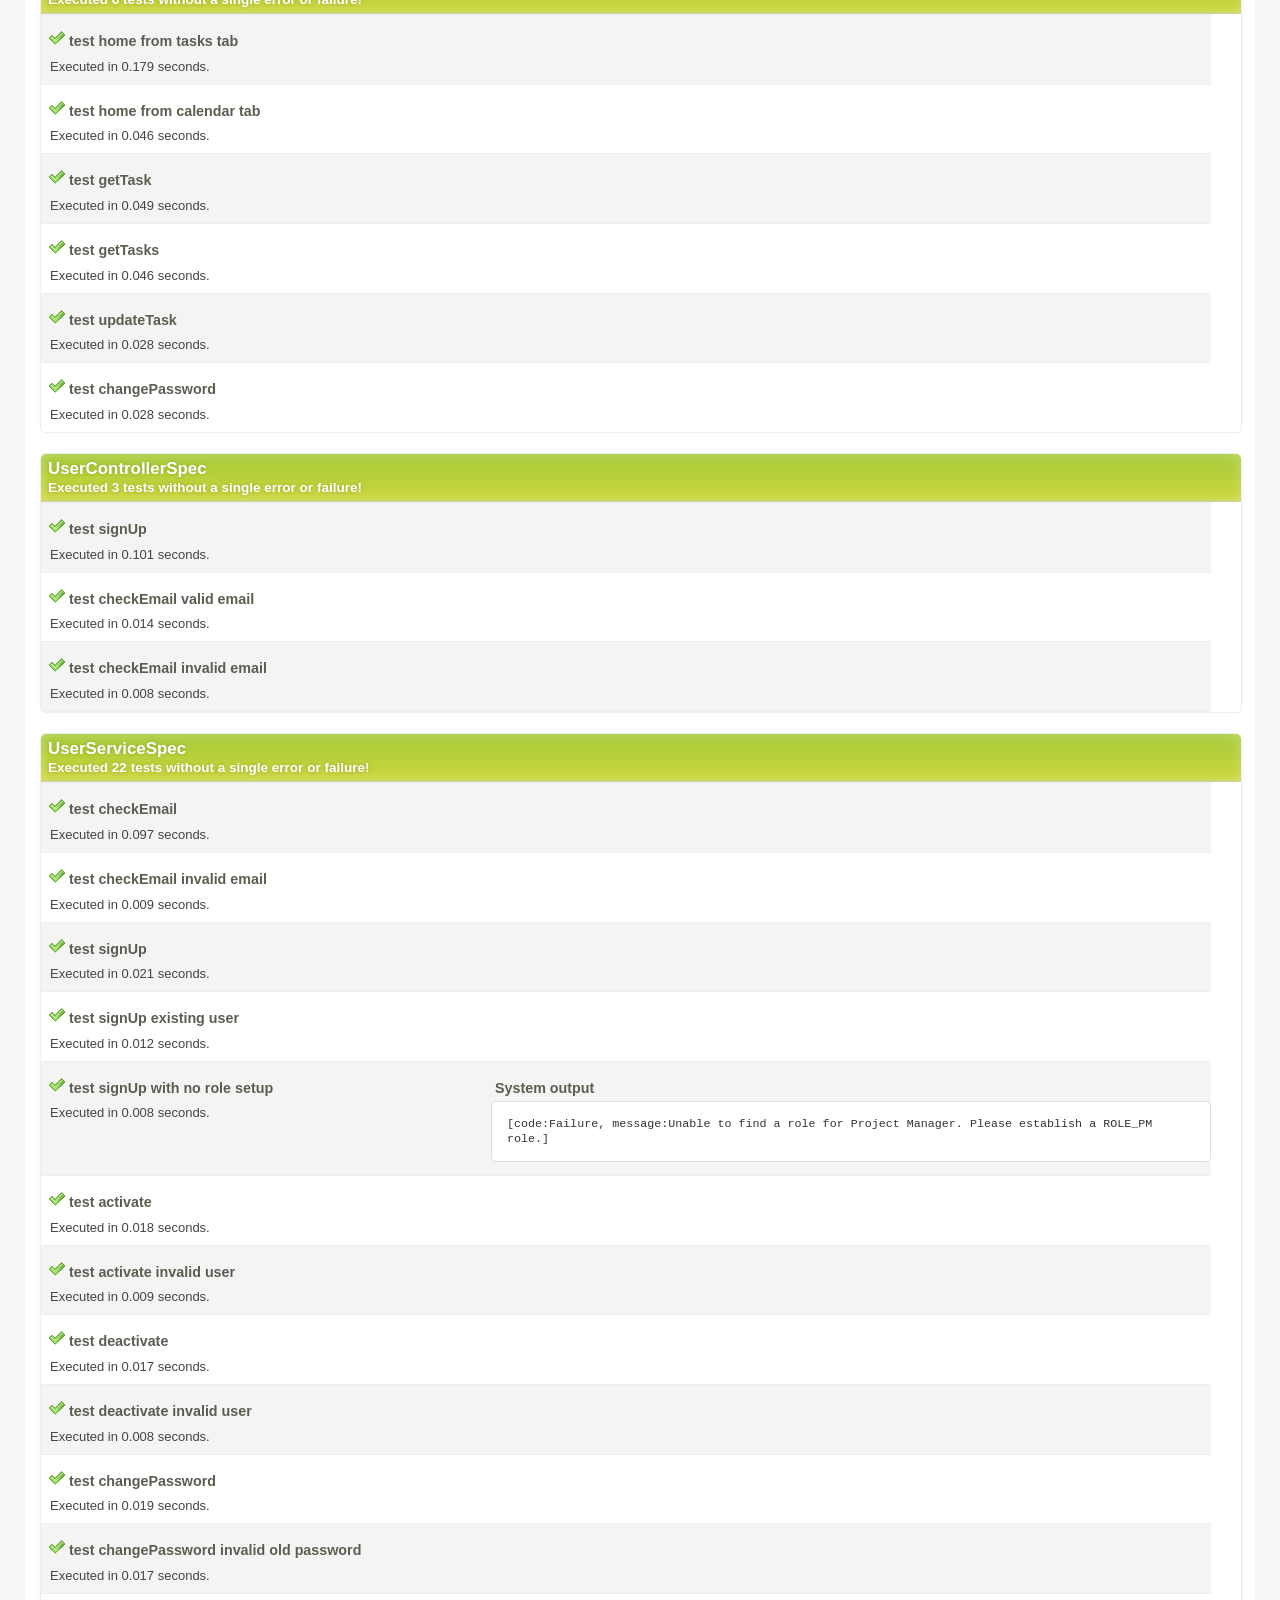
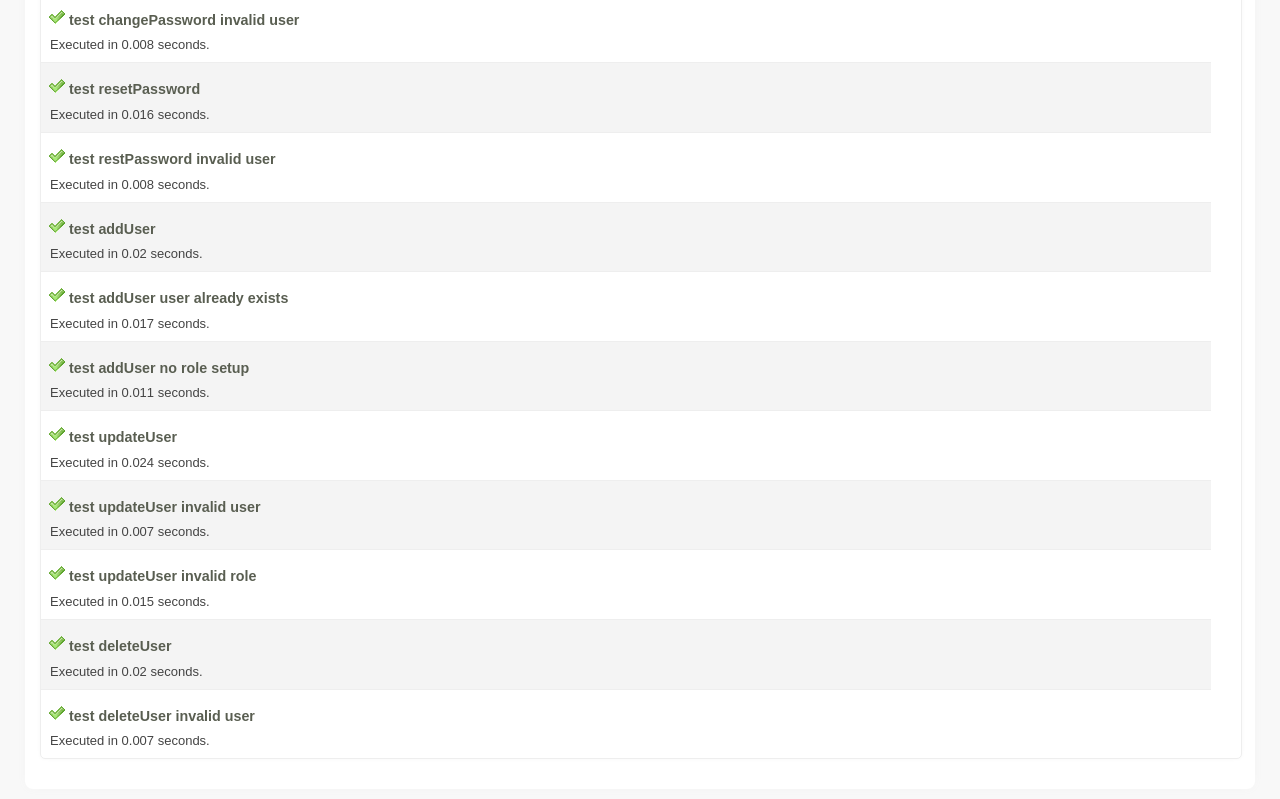
==== commit e064eb08: "Finished. doc left." ====
--- a/CSCIE-56-Project/target/test-reports/html/all.html
+++ b/CSCIE-56-Project/target/test-reports/html/all.html
@@ -15,7 +15,7 @@
      - All tests </h1>
 <p class="intro">
                         Executed
-                        5
+                        131
                         tests
                     
                         without a single error or failure!
@@ -41,6 +41,185 @@
 </nav>
 </div>
 <div class="clear"></div>
+<div class="testsuite success">
+<div class="header">
+<h2>AdminControllerSpec</h2>
+<h3>
+                        Executed
+                        13
+                        tests
+                    
+                        without a single error or failure!
+                    </h3>
+</div>
+<div class="testcase clearfix success grid_8 alpha omega" data-name="test home">
+<div class="grid_3 alpha">
+<p>
+<span class="icon success"></span><b class="testname message success">test home</b>
+</p>
+<p class="summary">Executed in 3.533 seconds.</p>
+</div>
+<div class="grid_5 omega outputinfo"></div>
+<div class="clear"></div>
+</div>
+<div class="testcase clearfix success grid_8 alpha omega" data-name="test home from the users tab">
+<div class="grid_3 alpha">
+<p>
+<span class="icon success"></span><b class="testname message success">test home from the users tab</b>
+</p>
+<p class="summary">Executed in 0.161 seconds.</p>
+</div>
+<div class="grid_5 omega outputinfo"></div>
+<div class="clear"></div>
+</div>
+<div class="testcase clearfix success grid_8 alpha omega" data-name="test changePassword">
+<div class="grid_3 alpha">
+<p>
+<span class="icon success"></span><b class="testname message success">test changePassword</b>
+</p>
+<p class="summary">Executed in 0.139 seconds.</p>
+</div>
+<div class="grid_5 omega outputinfo"></div>
+<div class="clear"></div>
+</div>
+<div class="testcase clearfix success grid_8 alpha omega" data-name="test activate">
+<div class="grid_3 alpha">
+<p>
+<span class="icon success"></span><b class="testname message success">test activate</b>
+</p>
+<p class="summary">Executed in 0.078 seconds.</p>
+</div>
+<div class="grid_5 omega outputinfo"></div>
+<div class="clear"></div>
+</div>
+<div class="testcase clearfix success grid_8 alpha omega" data-name="test deactivate">
+<div class="grid_3 alpha">
+<p>
+<span class="icon success"></span><b class="testname message success">test deactivate</b>
+</p>
+<p class="summary">Executed in 0.065 seconds.</p>
+</div>
+<div class="grid_5 omega outputinfo"></div>
+<div class="clear"></div>
+</div>
+<div class="testcase clearfix success grid_8 alpha omega" data-name="test deleteUser">
+<div class="grid_3 alpha">
+<p>
+<span class="icon success"></span><b class="testname message success">test deleteUser</b>
+</p>
+<p class="summary">Executed in 0.062 seconds.</p>
+</div>
+<div class="grid_5 omega outputinfo"></div>
+<div class="clear"></div>
+</div>
+<div class="testcase clearfix success grid_8 alpha omega" data-name="test addUser">
+<div class="grid_3 alpha">
+<p>
+<span class="icon success"></span><b class="testname message success">test addUser</b>
+</p>
+<p class="summary">Executed in 0.065 seconds.</p>
+</div>
+<div class="grid_5 omega outputinfo"></div>
+<div class="clear"></div>
+</div>
+<div class="testcase clearfix success grid_8 alpha omega" data-name="test updateUser">
+<div class="grid_3 alpha">
+<p>
+<span class="icon success"></span><b class="testname message success">test updateUser</b>
+</p>
+<p class="summary">Executed in 0.066 seconds.</p>
+</div>
+<div class="grid_5 omega outputinfo"></div>
+<div class="clear"></div>
+</div>
+<div class="testcase clearfix success grid_8 alpha omega" data-name="test getUser">
+<div class="grid_3 alpha">
+<p>
+<span class="icon success"></span><b class="testname message success">test getUser</b>
+</p>
+<p class="summary">Executed in 0.068 seconds.</p>
+</div>
+<div class="grid_5 omega outputinfo"></div>
+<div class="clear"></div>
+</div>
+<div class="testcase clearfix success grid_8 alpha omega" data-name="test resetPassword">
+<div class="grid_3 alpha">
+<p>
+<span class="icon success"></span><b class="testname message success">test resetPassword</b>
+</p>
+<p class="summary">Executed in 0.058 seconds.</p>
+</div>
+<div class="grid_5 omega outputinfo"></div>
+<div class="clear"></div>
+</div>
+<div class="testcase clearfix success grid_8 alpha omega" data-name="test getProject">
+<div class="grid_3 alpha">
+<p>
+<span class="icon success"></span><b class="testname message success">test getProject</b>
+</p>
+<p class="summary">Executed in 0.079 seconds.</p>
+</div>
+<div class="grid_5 omega outputinfo"></div>
+<div class="clear"></div>
+</div>
+<div class="testcase clearfix success grid_8 alpha omega" data-name="test updateProject">
+<div class="grid_3 alpha">
+<p>
+<span class="icon success"></span><b class="testname message success">test updateProject</b>
+</p>
+<p class="summary">Executed in 0.059 seconds.</p>
+</div>
+<div class="grid_5 omega outputinfo"></div>
+<div class="clear"></div>
+</div>
+<div class="testcase clearfix success grid_8 alpha omega" data-name="test deleteProject">
+<div class="grid_3 alpha">
+<p>
+<span class="icon success"></span><b class="testname message success">test deleteProject</b>
+</p>
+<p class="summary">Executed in 0.058 seconds.</p>
+</div>
+<div class="grid_5 omega outputinfo"></div>
+<div class="clear"></div>
+</div>
+<div class="clearfix output footer">
+<div class="sysout">
+<h2>Standard output</h2>
+<pre class="stdout">--Output from test home--
+--Output from test home from the users tab--
+--Output from test changePassword--
+--Output from test activate--
+--Output from test deactivate--
+--Output from test deleteUser--
+--Output from test addUser--
+--Output from test updateUser--
+--Output from test getUser--
+--Output from test resetPassword--
+--Output from test getProject--
+--Output from test updateProject--
+--Output from test deleteProject--
+</pre>
+</div>
+<div class="syserr">
+<h2>System error</h2>
+<pre class="syserr">--Output from test home--
+--Output from test home from the users tab--
+--Output from test changePassword--
+--Output from test activate--
+--Output from test deactivate--
+--Output from test deleteUser--
+--Output from test addUser--
+--Output from test updateUser--
+--Output from test getUser--
+--Output from test resetPassword--
+--Output from test getProject--
+--Output from test updateProject--
+--Output from test deleteProject--
+</pre>
+</div>
+</div>
+<div class="clear"></div>
+</div>
 <div class="testsuite success">
 <div class="header">
 <h2>AuthControllerSpec</h2>
@@ -57,7 +236,7 @@
 <p>
 <span class="icon success"></span><b class="testname message success">test index</b>
 </p>
-<p class="summary">Executed in 2.63 seconds.</p>
+<p class="summary">Executed in 0.252 seconds.</p>
 </div>
 <div class="grid_5 omega outputinfo"></div>
 <div class="clear"></div>
@@ -67,7 +246,7 @@
 <p>
 <span class="icon success"></span><b class="testname message success">test login</b>
 </p>
-<p class="summary">Executed in 0.113 seconds.</p>
+<p class="summary">Executed in 0.053 seconds.</p>
 </div>
 <div class="grid_5 omega outputinfo"></div>
 <div class="clear"></div>
@@ -77,7 +256,7 @@
 <p>
 <span class="icon success"></span><b class="testname message success">test signIn as Admin</b>
 </p>
-<p class="summary">Executed in 0.2 seconds.</p>
+<p class="summary">Executed in 0.106 seconds.</p>
 </div>
 <div class="grid_5 omega outputinfo"></div>
 <div class="clear"></div>
@@ -87,7 +266,7 @@
 <p>
 <span class="icon success"></span><b class="testname message success">test signIn as PM</b>
 </p>
-<p class="summary">Executed in 0.132 seconds.</p>
+<p class="summary">Executed in 0.075 seconds.</p>
 </div>
 <div class="grid_5 omega outputinfo"></div>
 <div class="clear"></div>
@@ -97,7 +276,7 @@
 <p>
 <span class="icon success"></span><b class="testname message success">test signIn as TM</b>
 </p>
-<p class="summary">Executed in 0.148 seconds.</p>
+<p class="summary">Executed in 0.072 seconds.</p>
 </div>
 <div class="grid_5 omega outputinfo"></div>
 <div class="clear"></div>
@@ -119,6 +298,1491 @@
 --Output from test signIn as Admin--
 --Output from test signIn as PM--
 --Output from test signIn as TM--
+</pre>
+</div>
+</div>
+<div class="clear"></div>
+</div>
+<div class="testsuite success">
+<div class="header">
+<h2>PMControllerSpec</h2>
+<h3>
+                        Executed
+                        20
+                        tests
+                    
+                        without a single error or failure!
+                    </h3>
+</div>
+<div class="testcase clearfix success grid_8 alpha omega" data-name="test home">
+<div class="grid_3 alpha">
+<p>
+<span class="icon success"></span><b class="testname message success">test home</b>
+</p>
+<p class="summary">Executed in 0.22 seconds.</p>
+</div>
+<div class="grid_5 omega outputinfo"></div>
+<div class="clear"></div>
+</div>
+<div class="testcase clearfix success grid_8 alpha omega" data-name="test gantt">
+<div class="grid_3 alpha">
+<p>
+<span class="icon success"></span><b class="testname message success">test gantt</b>
+</p>
+<p class="summary">Executed in 0.1 seconds.</p>
+</div>
+<div class="grid_5 omega outputinfo"></div>
+<div class="clear"></div>
+</div>
+<div class="testcase clearfix success grid_8 alpha omega" data-name="test gantt a user is logged in who is not the PM of this project">
+<div class="grid_3 alpha">
+<p>
+<span class="icon success"></span><b class="testname message success">test gantt a user is logged in who is not the PM of this project</b>
+</p>
+<p class="summary">Executed in 0.235 seconds.</p>
+</div>
+<div class="grid_5 omega outputinfo"></div>
+<div class="clear"></div>
+</div>
+<div class="testcase clearfix success grid_8 alpha omega" data-name="test changePassword">
+<div class="grid_3 alpha">
+<p>
+<span class="icon success"></span><b class="testname message success">test changePassword</b>
+</p>
+<p class="summary">Executed in 0.042 seconds.</p>
+</div>
+<div class="grid_5 omega outputinfo"></div>
+<div class="clear"></div>
+</div>
+<div class="testcase clearfix success grid_8 alpha omega" data-name="test addUser">
+<div class="grid_3 alpha">
+<p>
+<span class="icon success"></span><b class="testname message success">test addUser</b>
+</p>
+<p class="summary">Executed in 0.041 seconds.</p>
+</div>
+<div class="grid_5 omega outputinfo"></div>
+<div class="clear"></div>
+</div>
+<div class="testcase clearfix success grid_8 alpha omega" data-name="test addProject">
+<div class="grid_3 alpha">
+<p>
+<span class="icon success"></span><b class="testname message success">test addProject</b>
+</p>
+<p class="summary">Executed in 0.04 seconds.</p>
+</div>
+<div class="grid_5 omega outputinfo"></div>
+<div class="clear"></div>
+</div>
+<div class="testcase clearfix success grid_8 alpha omega" data-name="test getProject">
+<div class="grid_3 alpha">
+<p>
+<span class="icon success"></span><b class="testname message success">test getProject</b>
+</p>
+<p class="summary">Executed in 0.054 seconds.</p>
+</div>
+<div class="grid_5 omega outputinfo"></div>
+<div class="clear"></div>
+</div>
+<div class="testcase clearfix success grid_8 alpha omega" data-name="test updateProject">
+<div class="grid_3 alpha">
+<p>
+<span class="icon success"></span><b class="testname message success">test updateProject</b>
+</p>
+<p class="summary">Executed in 0.042 seconds.</p>
+</div>
+<div class="grid_5 omega outputinfo"></div>
+<div class="clear"></div>
+</div>
+<div class="testcase clearfix success grid_8 alpha omega" data-name="test getGroup">
+<div class="grid_3 alpha">
+<p>
+<span class="icon success"></span><b class="testname message success">test getGroup</b>
+</p>
+<p class="summary">Executed in 0.041 seconds.</p>
+</div>
+<div class="grid_5 omega outputinfo"></div>
+<div class="clear"></div>
+</div>
+<div class="testcase clearfix success grid_8 alpha omega" data-name="test addGroup">
+<div class="grid_3 alpha">
+<p>
+<span class="icon success"></span><b class="testname message success">test addGroup</b>
+</p>
+<p class="summary">Executed in 0.039 seconds.</p>
+</div>
+<div class="grid_5 omega outputinfo"></div>
+<div class="clear"></div>
+</div>
+<div class="testcase clearfix success grid_8 alpha omega" data-name="test updateGroup">
+<div class="grid_3 alpha">
+<p>
+<span class="icon success"></span><b class="testname message success">test updateGroup</b>
+</p>
+<p class="summary">Executed in 0.039 seconds.</p>
+</div>
+<div class="grid_5 omega outputinfo"></div>
+<div class="clear"></div>
+</div>
+<div class="testcase clearfix success grid_8 alpha omega" data-name="test deleteGroup">
+<div class="grid_3 alpha">
+<p>
+<span class="icon success"></span><b class="testname message success">test deleteGroup</b>
+</p>
+<p class="summary">Executed in 0.042 seconds.</p>
+</div>
+<div class="grid_5 omega outputinfo"></div>
+<div class="clear"></div>
+</div>
+<div class="testcase clearfix success grid_8 alpha omega" data-name="test getTask">
+<div class="grid_3 alpha">
+<p>
+<span class="icon success"></span><b class="testname message success">test getTask</b>
+</p>
+<p class="summary">Executed in 0.04 seconds.</p>
+</div>
+<div class="grid_5 omega outputinfo"></div>
+<div class="clear"></div>
+</div>
+<div class="testcase clearfix success grid_8 alpha omega" data-name="test addTask">
+<div class="grid_3 alpha">
+<p>
+<span class="icon success"></span><b class="testname message success">test addTask</b>
+</p>
+<p class="summary">Executed in 0.037 seconds.</p>
+</div>
+<div class="grid_5 omega outputinfo"></div>
+<div class="clear"></div>
+</div>
+<div class="testcase clearfix success grid_8 alpha omega" data-name="test updateTask">
+<div class="grid_3 alpha">
+<p>
+<span class="icon success"></span><b class="testname message success">test updateTask</b>
+</p>
+<p class="summary">Executed in 0.039 seconds.</p>
+</div>
+<div class="grid_5 omega outputinfo"></div>
+<div class="clear"></div>
+</div>
+<div class="testcase clearfix success grid_8 alpha omega" data-name="test deleteTask">
+<div class="grid_3 alpha">
+<p>
+<span class="icon success"></span><b class="testname message success">test deleteTask</b>
+</p>
+<p class="summary">Executed in 0.04 seconds.</p>
+</div>
+<div class="grid_5 omega outputinfo"></div>
+<div class="clear"></div>
+</div>
+<div class="testcase clearfix success grid_8 alpha omega" data-name="test getMilestone">
+<div class="grid_3 alpha">
+<p>
+<span class="icon success"></span><b class="testname message success">test getMilestone</b>
+</p>
+<p class="summary">Executed in 0.04 seconds.</p>
+</div>
+<div class="grid_5 omega outputinfo"></div>
+<div class="clear"></div>
+</div>
+<div class="testcase clearfix success grid_8 alpha omega" data-name="test addMilestone">
+<div class="grid_3 alpha">
+<p>
+<span class="icon success"></span><b class="testname message success">test addMilestone</b>
+</p>
+<p class="summary">Executed in 0.043 seconds.</p>
+</div>
+<div class="grid_5 omega outputinfo"></div>
+<div class="clear"></div>
+</div>
+<div class="testcase clearfix success grid_8 alpha omega" data-name="test updateMilestone">
+<div class="grid_3 alpha">
+<p>
+<span class="icon success"></span><b class="testname message success">test updateMilestone</b>
+</p>
+<p class="summary">Executed in 0.041 seconds.</p>
+</div>
+<div class="grid_5 omega outputinfo"></div>
+<div class="clear"></div>
+</div>
+<div class="testcase clearfix success grid_8 alpha omega" data-name="test deleteMilestone">
+<div class="grid_3 alpha">
+<p>
+<span class="icon success"></span><b class="testname message success">test deleteMilestone</b>
+</p>
+<p class="summary">Executed in 0.038 seconds.</p>
+</div>
+<div class="grid_5 omega outputinfo"></div>
+<div class="clear"></div>
+</div>
+<div class="clearfix output footer">
+<div class="sysout">
+<h2>Standard output</h2>
+<pre class="stdout">--Output from test home--
+--Output from test gantt--
+--Output from test gantt a user is logged in who is not the PM of this project--
+--Output from test changePassword--
+--Output from test addUser--
+--Output from test addProject--
+--Output from test getProject--
+--Output from test updateProject--
+--Output from test getGroup--
+--Output from test addGroup--
+--Output from test updateGroup--
+--Output from test deleteGroup--
+--Output from test getTask--
+--Output from test addTask--
+--Output from test updateTask--
+--Output from test deleteTask--
+--Output from test getMilestone--
+--Output from test addMilestone--
+--Output from test updateMilestone--
+--Output from test deleteMilestone--
+</pre>
+</div>
+<div class="syserr">
+<h2>System error</h2>
+<pre class="syserr">--Output from test home--
+--Output from test gantt--
+--Output from test gantt a user is logged in who is not the PM of this project--
+--Output from test changePassword--
+--Output from test addUser--
+--Output from test addProject--
+--Output from test getProject--
+--Output from test updateProject--
+--Output from test getGroup--
+--Output from test addGroup--
+--Output from test updateGroup--
+--Output from test deleteGroup--
+--Output from test getTask--
+--Output from test addTask--
+--Output from test updateTask--
+--Output from test deleteTask--
+--Output from test getMilestone--
+--Output from test addMilestone--
+--Output from test updateMilestone--
+--Output from test deleteMilestone--
+</pre>
+</div>
+</div>
+<div class="clear"></div>
+</div>
+<div class="testsuite success">
+<div class="header">
+<h2>ProjectServiceSpec</h2>
+<h3>
+                        Executed
+                        62
+                        tests
+                    
+                        without a single error or failure!
+                    </h3>
+</div>
+<div class="testcase clearfix success grid_8 alpha omega" data-name="test addProject">
+<div class="grid_3 alpha">
+<p>
+<span class="icon success"></span><b class="testname message success">test addProject</b>
+</p>
+<p class="summary">Executed in 0.15 seconds.</p>
+</div>
+<div class="grid_5 omega outputinfo"></div>
+<div class="clear"></div>
+</div>
+<div class="testcase clearfix success grid_8 alpha omega" data-name="test addProject with invalid user">
+<div class="grid_3 alpha">
+<p>
+<span class="icon success"></span><b class="testname message success">test addProject with invalid user</b>
+</p>
+<p class="summary">Executed in 0.032 seconds.</p>
+</div>
+<div class="grid_5 omega outputinfo"></div>
+<div class="clear"></div>
+</div>
+<div class="testcase clearfix success grid_8 alpha omega" data-name="test addProject with user who is not a PM or ADMIN">
+<div class="grid_3 alpha">
+<p>
+<span class="icon success"></span><b class="testname message success">test addProject with user who is not a PM or ADMIN</b>
+</p>
+<p class="summary">Executed in 0.035 seconds.</p>
+</div>
+<div class="grid_5 omega outputinfo"></div>
+<div class="clear"></div>
+</div>
+<div class="testcase clearfix success grid_8 alpha omega" data-name="test addProject with invalid dates">
+<div class="grid_3 alpha">
+<p>
+<span class="icon success"></span><b class="testname message success">test addProject with invalid dates</b>
+</p>
+<p class="summary">Executed in 0.044 seconds.</p>
+</div>
+<div class="grid_5 omega outputinfo"></div>
+<div class="clear"></div>
+</div>
+<div class="testcase clearfix success grid_8 alpha omega" data-name="test updateProject">
+<div class="grid_3 alpha">
+<p>
+<span class="icon success"></span><b class="testname message success">test updateProject</b>
+</p>
+<p class="summary">Executed in 0.054 seconds.</p>
+</div>
+<div class="grid_5 omega outputinfo"></div>
+<div class="clear"></div>
+</div>
+<div class="testcase clearfix success grid_8 alpha omega" data-name="test updateProject with invalid project">
+<div class="grid_3 alpha">
+<p>
+<span class="icon success"></span><b class="testname message success">test updateProject with invalid project</b>
+</p>
+<p class="summary">Executed in 0.028 seconds.</p>
+</div>
+<div class="grid_5 omega outputinfo"></div>
+<div class="clear"></div>
+</div>
+<div class="testcase clearfix success grid_8 alpha omega" data-name="test updateProject with invalid user">
+<div class="grid_3 alpha">
+<p>
+<span class="icon success"></span><b class="testname message success">test updateProject with invalid user</b>
+</p>
+<p class="summary">Executed in 0.036 seconds.</p>
+</div>
+<div class="grid_5 omega outputinfo"></div>
+<div class="clear"></div>
+</div>
+<div class="testcase clearfix success grid_8 alpha omega" data-name="test updateProject with valid user who is not a PM">
+<div class="grid_3 alpha">
+<p>
+<span class="icon success"></span><b class="testname message success">test updateProject with valid user who is not a PM</b>
+</p>
+<p class="summary">Executed in 0.035 seconds.</p>
+</div>
+<div class="grid_5 omega outputinfo"></div>
+<div class="clear"></div>
+</div>
+<div class="testcase clearfix success grid_8 alpha omega" data-name="test updateProject with invalid dates">
+<div class="grid_3 alpha">
+<p>
+<span class="icon success"></span><b class="testname message success">test updateProject with invalid dates</b>
+</p>
+<p class="summary">Executed in 0.041 seconds.</p>
+</div>
+<div class="grid_5 omega outputinfo"></div>
+<div class="clear"></div>
+</div>
+<div class="testcase clearfix success grid_8 alpha omega" data-name="test deleteProject">
+<div class="grid_3 alpha">
+<p>
+<span class="icon success"></span><b class="testname message success">test deleteProject</b>
+</p>
+<p class="summary">Executed in 0.053 seconds.</p>
+</div>
+<div class="grid_5 omega outputinfo"></div>
+<div class="clear"></div>
+</div>
+<div class="testcase clearfix success grid_8 alpha omega" data-name="test deleteProject with invalid project">
+<div class="grid_3 alpha">
+<p>
+<span class="icon success"></span><b class="testname message success">test deleteProject with invalid project</b>
+</p>
+<p class="summary">Executed in 0.029 seconds.</p>
+</div>
+<div class="grid_5 omega outputinfo"></div>
+<div class="clear"></div>
+</div>
+<div class="testcase clearfix success grid_8 alpha omega" data-name="test addGroup">
+<div class="grid_3 alpha">
+<p>
+<span class="icon success"></span><b class="testname message success">test addGroup</b>
+</p>
+<p class="summary">Executed in 0.051 seconds.</p>
+</div>
+<div class="grid_5 omega outputinfo"></div>
+<div class="clear"></div>
+</div>
+<div class="testcase clearfix success grid_8 alpha omega" data-name="test addGroup with invalid project">
+<div class="grid_3 alpha">
+<p>
+<span class="icon success"></span><b class="testname message success">test addGroup with invalid project</b>
+</p>
+<p class="summary">Executed in 0.031 seconds.</p>
+</div>
+<div class="grid_5 omega outputinfo"></div>
+<div class="clear"></div>
+</div>
+<div class="testcase clearfix success grid_8 alpha omega" data-name="test addGroup with invalid dates">
+<div class="grid_3 alpha">
+<p>
+<span class="icon success"></span><b class="testname message success">test addGroup with invalid dates</b>
+</p>
+<p class="summary">Executed in 0.043 seconds.</p>
+</div>
+<div class="grid_5 omega outputinfo"></div>
+<div class="clear"></div>
+</div>
+<div class="testcase clearfix success grid_8 alpha omega" data-name="test addGroup with invalid start date">
+<div class="grid_3 alpha">
+<p>
+<span class="icon success"></span><b class="testname message success">test addGroup with invalid start date</b>
+</p>
+<p class="summary">Executed in 0.065 seconds.</p>
+</div>
+<div class="grid_5 omega outputinfo"></div>
+<div class="clear"></div>
+</div>
+<div class="testcase clearfix success grid_8 alpha omega" data-name="test addGroup with invalid end date">
+<div class="grid_3 alpha">
+<p>
+<span class="icon success"></span><b class="testname message success">test addGroup with invalid end date</b>
+</p>
+<p class="summary">Executed in 0.042 seconds.</p>
+</div>
+<div class="grid_5 omega outputinfo"></div>
+<div class="clear"></div>
+</div>
+<div class="testcase clearfix success grid_8 alpha omega" data-name="test updateGroup">
+<div class="grid_3 alpha">
+<p>
+<span class="icon success"></span><b class="testname message success">test updateGroup</b>
+</p>
+<p class="summary">Executed in 0.052 seconds.</p>
+</div>
+<div class="grid_5 omega outputinfo"></div>
+<div class="clear"></div>
+</div>
+<div class="testcase clearfix success grid_8 alpha omega" data-name="test updateGroup with invalid task group">
+<div class="grid_3 alpha">
+<p>
+<span class="icon success"></span><b class="testname message success">test updateGroup with invalid task group</b>
+</p>
+<p class="summary">Executed in 0.026 seconds.</p>
+</div>
+<div class="grid_5 omega outputinfo"></div>
+<div class="clear"></div>
+</div>
+<div class="testcase clearfix success grid_8 alpha omega" data-name="test updateGroup with invalid parent task group">
+<div class="grid_3 alpha">
+<p>
+<span class="icon success"></span><b class="testname message success">test updateGroup with invalid parent task group</b>
+</p>
+<p class="summary">Executed in 0.042 seconds.</p>
+</div>
+<div class="grid_5 omega outputinfo"></div>
+<div class="clear"></div>
+</div>
+<div class="testcase clearfix success grid_8 alpha omega" data-name="test updateGroup with the current group as its own parent task group">
+<div class="grid_3 alpha">
+<p>
+<span class="icon success"></span><b class="testname message success">test updateGroup with the current group as its own parent task group</b>
+</p>
+<p class="summary">Executed in 0.048 seconds.</p>
+</div>
+<div class="grid_5 omega outputinfo"></div>
+<div class="clear"></div>
+</div>
+<div class="testcase clearfix success grid_8 alpha omega" data-name="test updateGroup with invalid project">
+<div class="grid_3 alpha">
+<p>
+<span class="icon success"></span><b class="testname message success">test updateGroup with invalid project</b>
+</p>
+<p class="summary">Executed in 0.044 seconds.</p>
+</div>
+<div class="grid_5 omega outputinfo"></div>
+<div class="clear"></div>
+</div>
+<div class="testcase clearfix success grid_8 alpha omega" data-name="test updateGroup with invalid dates">
+<div class="grid_3 alpha">
+<p>
+<span class="icon success"></span><b class="testname message success">test updateGroup with invalid dates</b>
+</p>
+<p class="summary">Executed in 0.043 seconds.</p>
+</div>
+<div class="grid_5 omega outputinfo"></div>
+<div class="clear"></div>
+</div>
+<div class="testcase clearfix success grid_8 alpha omega" data-name="test updateGroup with start date before project start date">
+<div class="grid_3 alpha">
+<p>
+<span class="icon success"></span><b class="testname message success">test updateGroup with start date before project start date</b>
+</p>
+<p class="summary">Executed in 0.046 seconds.</p>
+</div>
+<div class="grid_5 omega outputinfo"></div>
+<div class="clear"></div>
+</div>
+<div class="testcase clearfix success grid_8 alpha omega" data-name="test updateGroup with end date after project end date">
+<div class="grid_3 alpha">
+<p>
+<span class="icon success"></span><b class="testname message success">test updateGroup with end date after project end date</b>
+</p>
+<p class="summary">Executed in 0.046 seconds.</p>
+</div>
+<div class="grid_5 omega outputinfo"></div>
+<div class="clear"></div>
+</div>
+<div class="testcase clearfix success grid_8 alpha omega" data-name="test deleteGroup">
+<div class="grid_3 alpha">
+<p>
+<span class="icon success"></span><b class="testname message success">test deleteGroup</b>
+</p>
+<p class="summary">Executed in 0.049 seconds.</p>
+</div>
+<div class="grid_5 omega outputinfo"></div>
+<div class="clear"></div>
+</div>
+<div class="testcase clearfix success grid_8 alpha omega" data-name="test deleteGroup with invalid task group id">
+<div class="grid_3 alpha">
+<p>
+<span class="icon success"></span><b class="testname message success">test deleteGroup with invalid task group id</b>
+</p>
+<p class="summary">Executed in 0.026 seconds.</p>
+</div>
+<div class="grid_5 omega outputinfo"></div>
+<div class="clear"></div>
+</div>
+<div class="testcase clearfix success grid_8 alpha omega" data-name="test addTask">
+<div class="grid_3 alpha">
+<p>
+<span class="icon success"></span><b class="testname message success">test addTask</b>
+</p>
+<p class="summary">Executed in 0.051 seconds.</p>
+</div>
+<div class="grid_5 omega outputinfo"></div>
+<div class="clear"></div>
+</div>
+<div class="testcase clearfix success grid_8 alpha omega" data-name="test addTask with invalid assignedTo ID">
+<div class="grid_3 alpha">
+<p>
+<span class="icon success"></span><b class="testname message success">test addTask with invalid assignedTo ID</b>
+</p>
+<p class="summary">Executed in 0.028 seconds.</p>
+</div>
+<div class="grid_5 omega outputinfo"></div>
+<div class="clear"></div>
+</div>
+<div class="testcase clearfix success grid_8 alpha omega" data-name="test addTask with invalid task group">
+<div class="grid_3 alpha">
+<p>
+<span class="icon success"></span><b class="testname message success">test addTask with invalid task group</b>
+</p>
+<p class="summary">Executed in 0.031 seconds.</p>
+</div>
+<div class="grid_5 omega outputinfo"></div>
+<div class="clear"></div>
+</div>
+<div class="testcase clearfix success grid_8 alpha omega" data-name="test addTask with invalid dependsOn">
+<div class="grid_3 alpha">
+<p>
+<span class="icon success"></span><b class="testname message success">test addTask with invalid dependsOn</b>
+</p>
+<p class="summary">Executed in 0.028 seconds.</p>
+</div>
+<div class="grid_5 omega outputinfo"></div>
+<div class="clear"></div>
+</div>
+<div class="testcase clearfix success grid_8 alpha omega" data-name="test addTask with invalid project ID">
+<div class="grid_3 alpha">
+<p>
+<span class="icon success"></span><b class="testname message success">test addTask with invalid project ID</b>
+</p>
+<p class="summary">Executed in 0.028 seconds.</p>
+</div>
+<div class="grid_5 omega outputinfo"></div>
+<div class="clear"></div>
+</div>
+<div class="testcase clearfix success grid_8 alpha omega" data-name="test addTask with invalid dates">
+<div class="grid_3 alpha">
+<p>
+<span class="icon success"></span><b class="testname message success">test addTask with invalid dates</b>
+</p>
+<p class="summary">Executed in 0.044 seconds.</p>
+</div>
+<div class="grid_5 omega outputinfo"></div>
+<div class="clear"></div>
+</div>
+<div class="testcase clearfix success grid_8 alpha omega" data-name="test addTask with start date before project start date">
+<div class="grid_3 alpha">
+<p>
+<span class="icon success"></span><b class="testname message success">test addTask with start date before project start date</b>
+</p>
+<p class="summary">Executed in 0.045 seconds.</p>
+</div>
+<div class="grid_5 omega outputinfo"></div>
+<div class="clear"></div>
+</div>
+<div class="testcase clearfix success grid_8 alpha omega" data-name="test addTask with end date after project end date">
+<div class="grid_3 alpha">
+<p>
+<span class="icon success"></span><b class="testname message success">test addTask with end date after project end date</b>
+</p>
+<p class="summary">Executed in 0.044 seconds.</p>
+</div>
+<div class="grid_5 omega outputinfo"></div>
+<div class="clear"></div>
+</div>
+<div class="testcase clearfix success grid_8 alpha omega" data-name="test updateTask">
+<div class="grid_3 alpha">
+<p>
+<span class="icon success"></span><b class="testname message success">test updateTask</b>
+</p>
+<p class="summary">Executed in 0.056 seconds.</p>
+</div>
+<div class="grid_5 omega outputinfo"></div>
+<div class="clear"></div>
+</div>
+<div class="testcase clearfix success grid_8 alpha omega" data-name="test updateTask with invalid taskID">
+<div class="grid_3 alpha">
+<p>
+<span class="icon success"></span><b class="testname message success">test updateTask with invalid taskID</b>
+</p>
+<p class="summary">Executed in 0.023 seconds.</p>
+</div>
+<div class="grid_5 omega outputinfo"></div>
+<div class="clear"></div>
+</div>
+<div class="testcase clearfix success grid_8 alpha omega" data-name="test updateTask with invalid assignedTo">
+<div class="grid_3 alpha">
+<p>
+<span class="icon success"></span><b class="testname message success">test updateTask with invalid assignedTo</b>
+</p>
+<p class="summary">Executed in 0.042 seconds.</p>
+</div>
+<div class="grid_5 omega outputinfo"></div>
+<div class="clear"></div>
+</div>
+<div class="testcase clearfix success grid_8 alpha omega" data-name="test updateTask with invalid task group">
+<div class="grid_3 alpha">
+<p>
+<span class="icon success"></span><b class="testname message success">test updateTask with invalid task group</b>
+</p>
+<p class="summary">Executed in 0.042 seconds.</p>
+</div>
+<div class="grid_5 omega outputinfo"></div>
+<div class="clear"></div>
+</div>
+<div class="testcase clearfix success grid_8 alpha omega" data-name="test updateTask with invalid dependsOn">
+<div class="grid_3 alpha">
+<p>
+<span class="icon success"></span><b class="testname message success">test updateTask with invalid dependsOn</b>
+</p>
+<p class="summary">Executed in 0.047 seconds.</p>
+</div>
+<div class="grid_5 omega outputinfo"></div>
+<div class="clear"></div>
+</div>
+<div class="testcase clearfix success grid_8 alpha omega" data-name="test updateTask with invalid dependsOn itself">
+<div class="grid_3 alpha">
+<p>
+<span class="icon success"></span><b class="testname message success">test updateTask with invalid dependsOn itself</b>
+</p>
+<p class="summary">Executed in 0.043 seconds.</p>
+</div>
+<div class="grid_5 omega outputinfo"></div>
+<div class="clear"></div>
+</div>
+<div class="testcase clearfix success grid_8 alpha omega" data-name="test updateTask with invalid projectID">
+<div class="grid_3 alpha">
+<p>
+<span class="icon success"></span><b class="testname message success">test updateTask with invalid projectID</b>
+</p>
+<p class="summary">Executed in 0.042 seconds.</p>
+</div>
+<div class="grid_5 omega outputinfo"></div>
+<div class="clear"></div>
+</div>
+<div class="testcase clearfix success grid_8 alpha omega" data-name="test updateTask with end date after project end date">
+<div class="grid_3 alpha">
+<p>
+<span class="icon success"></span><b class="testname message success">test updateTask with end date after project end date</b>
+</p>
+<p class="summary">Executed in 0.042 seconds.</p>
+</div>
+<div class="grid_5 omega outputinfo"></div>
+<div class="clear"></div>
+</div>
+<div class="testcase clearfix success grid_8 alpha omega" data-name="test updateTask with invalid dates">
+<div class="grid_3 alpha">
+<p>
+<span class="icon success"></span><b class="testname message success">test updateTask with invalid dates</b>
+</p>
+<p class="summary">Executed in 0.044 seconds.</p>
+</div>
+<div class="grid_5 omega outputinfo"></div>
+<div class="clear"></div>
+</div>
+<div class="testcase clearfix success grid_8 alpha omega" data-name="test updateTask with start date before project start date">
+<div class="grid_3 alpha">
+<p>
+<span class="icon success"></span><b class="testname message success">test updateTask with start date before project start date</b>
+</p>
+<p class="summary">Executed in 0.044 seconds.</p>
+</div>
+<div class="grid_5 omega outputinfo"></div>
+<div class="clear"></div>
+</div>
+<div class="testcase clearfix success grid_8 alpha omega" data-name="test deleteTask">
+<div class="grid_3 alpha">
+<p>
+<span class="icon success"></span><b class="testname message success">test deleteTask</b>
+</p>
+<p class="summary">Executed in 0.05 seconds.</p>
+</div>
+<div class="grid_5 omega outputinfo"></div>
+<div class="clear"></div>
+</div>
+<div class="testcase clearfix success grid_8 alpha omega" data-name="test deleteTask with invalid Id">
+<div class="grid_3 alpha">
+<p>
+<span class="icon success"></span><b class="testname message success">test deleteTask with invalid Id</b>
+</p>
+<p class="summary">Executed in 0.022 seconds.</p>
+</div>
+<div class="grid_5 omega outputinfo"></div>
+<div class="clear"></div>
+</div>
+<div class="testcase clearfix success grid_8 alpha omega" data-name="test addMilestone">
+<div class="grid_3 alpha">
+<p>
+<span class="icon success"></span><b class="testname message success">test addMilestone</b>
+</p>
+<p class="summary">Executed in 0.047 seconds.</p>
+</div>
+<div class="grid_5 omega outputinfo"></div>
+<div class="clear"></div>
+</div>
+<div class="testcase clearfix success grid_8 alpha omega" data-name="test addMilestone invalid assignedTo">
+<div class="grid_3 alpha">
+<p>
+<span class="icon success"></span><b class="testname message success">test addMilestone invalid assignedTo</b>
+</p>
+<p class="summary">Executed in 0.023 seconds.</p>
+</div>
+<div class="grid_5 omega outputinfo"></div>
+<div class="clear"></div>
+</div>
+<div class="testcase clearfix success grid_8 alpha omega" data-name="test addMilestone invalid taskGroup">
+<div class="grid_3 alpha">
+<p>
+<span class="icon success"></span><b class="testname message success">test addMilestone invalid taskGroup</b>
+</p>
+<p class="summary">Executed in 0.026 seconds.</p>
+</div>
+<div class="grid_5 omega outputinfo"></div>
+<div class="clear"></div>
+</div>
+<div class="testcase clearfix success grid_8 alpha omega" data-name="test addMilestone invalid project">
+<div class="grid_3 alpha">
+<p>
+<span class="icon success"></span><b class="testname message success">test addMilestone invalid project</b>
+</p>
+<p class="summary">Executed in 0.026 seconds.</p>
+</div>
+<div class="grid_5 omega outputinfo"></div>
+<div class="clear"></div>
+</div>
+<div class="testcase clearfix success grid_8 alpha omega" data-name="test addMilestone milestone date before project start date">
+<div class="grid_3 alpha">
+<p>
+<span class="icon success"></span><b class="testname message success">test addMilestone milestone date before project start date</b>
+</p>
+<p class="summary">Executed in 0.038 seconds.</p>
+</div>
+<div class="grid_5 omega outputinfo"></div>
+<div class="clear"></div>
+</div>
+<div class="testcase clearfix success grid_8 alpha omega" data-name="test addMilestone milestone date after project end date">
+<div class="grid_3 alpha">
+<p>
+<span class="icon success"></span><b class="testname message success">test addMilestone milestone date after project end date</b>
+</p>
+<p class="summary">Executed in 0.057 seconds.</p>
+</div>
+<div class="grid_5 omega outputinfo"></div>
+<div class="clear"></div>
+</div>
+<div class="testcase clearfix success grid_8 alpha omega" data-name="test updateMilestone">
+<div class="grid_3 alpha">
+<p>
+<span class="icon success"></span><b class="testname message success">test updateMilestone</b>
+</p>
+<p class="summary">Executed in 0.044 seconds.</p>
+</div>
+<div class="grid_5 omega outputinfo"></div>
+<div class="clear"></div>
+</div>
+<div class="testcase clearfix success grid_8 alpha omega" data-name="test updateMilestone invalid milestoneID">
+<div class="grid_3 alpha">
+<p>
+<span class="icon success"></span><b class="testname message success">test updateMilestone invalid milestoneID</b>
+</p>
+<p class="summary">Executed in 0.023 seconds.</p>
+</div>
+<div class="grid_5 omega outputinfo"></div>
+<div class="clear"></div>
+</div>
+<div class="testcase clearfix success grid_8 alpha omega" data-name="test updateMilestone invalid assignedTo">
+<div class="grid_3 alpha">
+<p>
+<span class="icon success"></span><b class="testname message success">test updateMilestone invalid assignedTo</b>
+</p>
+<p class="summary">Executed in 0.041 seconds.</p>
+</div>
+<div class="grid_5 omega outputinfo"></div>
+<div class="clear"></div>
+</div>
+<div class="testcase clearfix success grid_8 alpha omega" data-name="test updateMilestone invalid taskGroup">
+<div class="grid_3 alpha">
+<p>
+<span class="icon success"></span><b class="testname message success">test updateMilestone invalid taskGroup</b>
+</p>
+<p class="summary">Executed in 0.037 seconds.</p>
+</div>
+<div class="grid_5 omega outputinfo"></div>
+<div class="clear"></div>
+</div>
+<div class="testcase clearfix success grid_8 alpha omega" data-name="test updateMilestone invalid project">
+<div class="grid_3 alpha">
+<p>
+<span class="icon success"></span><b class="testname message success">test updateMilestone invalid project</b>
+</p>
+<p class="summary">Executed in 0.041 seconds.</p>
+</div>
+<div class="grid_5 omega outputinfo"></div>
+<div class="clear"></div>
+</div>
+<div class="testcase clearfix success grid_8 alpha omega" data-name="test updateMilestone milestone date before project start date">
+<div class="grid_3 alpha">
+<p>
+<span class="icon success"></span><b class="testname message success">test updateMilestone milestone date before project start date</b>
+</p>
+<p class="summary">Executed in 0.039 seconds.</p>
+</div>
+<div class="grid_5 omega outputinfo"></div>
+<div class="clear"></div>
+</div>
+<div class="testcase clearfix success grid_8 alpha omega" data-name="test updateMilestone milestone date after project end date">
+<div class="grid_3 alpha">
+<p>
+<span class="icon success"></span><b class="testname message success">test updateMilestone milestone date after project end date</b>
+</p>
+<p class="summary">Executed in 0.039 seconds.</p>
+</div>
+<div class="grid_5 omega outputinfo"></div>
+<div class="clear"></div>
+</div>
+<div class="testcase clearfix success grid_8 alpha omega" data-name="test deleteMilestone">
+<div class="grid_3 alpha">
+<p>
+<span class="icon success"></span><b class="testname message success">test deleteMilestone</b>
+</p>
+<p class="summary">Executed in 0.043 seconds.</p>
+</div>
+<div class="grid_5 omega outputinfo"></div>
+<div class="clear"></div>
+</div>
+<div class="testcase clearfix success grid_8 alpha omega" data-name="test deleteMilestone invalid project ID">
+<div class="grid_3 alpha">
+<p>
+<span class="icon success"></span><b class="testname message success">test deleteMilestone invalid project ID</b>
+</p>
+<p class="summary">Executed in 0.022 seconds.</p>
+</div>
+<div class="grid_5 omega outputinfo"></div>
+<div class="clear"></div>
+</div>
+<div class="testcase clearfix success grid_8 alpha omega" data-name="test getProjectXMLString">
+<div class="grid_3 alpha">
+<p>
+<span class="icon success"></span><b class="testname message success">test getProjectXMLString</b>
+</p>
+<p class="summary">Executed in 0.068 seconds.</p>
+</div>
+<div class="grid_5 omega outputinfo"></div>
+<div class="clear"></div>
+</div>
+<div class="clearfix output footer">
+<div class="sysout">
+<h2>Standard output</h2>
+<pre class="stdout">--Output from test addProject--
+--Output from test addProject with invalid user--
+--Output from test addProject with user who is not a PM or ADMIN--
+--Output from test addProject with invalid dates--
+--Output from test updateProject--
+--Output from test updateProject with invalid project--
+--Output from test updateProject with invalid user--
+--Output from test updateProject with valid user who is not a PM--
+--Output from test updateProject with invalid dates--
+--Output from test deleteProject--
+--Output from test deleteProject with invalid project--
+--Output from test addGroup--
+addGroup - [groupName:Group of Tasks, startDate:12/10/2014, endDate:2/1/2015, percentageComplete:0, projectID:1]
+--Output from test addGroup with invalid project--
+addGroup - [groupName:Group of Tasks, startDate:12/10/2014, endDate:2/1/2015, percentageComplete:0, projectID:1]
+--Output from test addGroup with invalid dates--
+addGroup - [groupName:Group of Tasks, startDate:2/1/2015, endDate:12/10/2014, percentageComplete:0, projectID:1]
+--Output from test addGroup with invalid start date--
+addGroup - [groupName:Group of Tasks, startDate:12/1/2014, endDate:12/10/2014, percentageComplete:0, projectID:1]
+--Output from test addGroup with invalid end date--
+addGroup - [groupName:Group of Tasks, startDate:2/1/2015, endDate:02/30/2015, percentageComplete:0, projectID:1]
+--Output from test updateGroup--
+updateGroup - [groupID:1, groupName:Group of Tasks, startDate:12/10/2014, endDate:2/1/2015, percentageComplete:0, projectID:1]
+--Output from test updateGroup with invalid task group--
+updateGroup - [groupID:2]
+--Output from test updateGroup with invalid parent task group--
+updateGroup - [groupID:1, parentGroup:23]
+--Output from test updateGroup with the current group as its own parent task group--
+updateGroup - [groupID:1, parentGroup:1]
+--Output from test updateGroup with invalid project--
+updateGroup - [groupID:1, groupName:Group of Tasks, startDate:12/10/2014, endDate:2/1/2015, percentageComplete:0, projectID:4]
+--Output from test updateGroup with invalid dates--
+updateGroup - [groupID:1, groupName:Group of Tasks, startDate:2/10/2015, endDate:2/1/2015, percentageComplete:0, projectID:1]
+--Output from test updateGroup with start date before project start date--
+updateGroup - [groupID:1, groupName:Group of Tasks, startDate:12/1/2014, endDate:2/1/2015, percentageComplete:0, projectID:1]
+--Output from test updateGroup with end date after project end date--
+updateGroup - [groupID:1, groupName:Group of Tasks, startDate:12/11/2014, endDate:2/11/2015, percentageComplete:0, projectID:1]
+--Output from test deleteGroup--
+--Output from test deleteGroup with invalid task group id--
+--Output from test addTask--
+--Output from test addTask with invalid assignedTo ID--
+--Output from test addTask with invalid task group--
+--Output from test addTask with invalid dependsOn--
+--Output from test addTask with invalid project ID--
+--Output from test addTask with invalid dates--
+--Output from test addTask with start date before project start date--
+--Output from test addTask with end date after project end date--
+--Output from test updateTask--
+--Output from test updateTask with invalid taskID--
+--Output from test updateTask with invalid assignedTo--
+--Output from test updateTask with invalid task group--
+--Output from test updateTask with invalid dependsOn--
+--Output from test updateTask with invalid dependsOn itself--
+--Output from test updateTask with invalid projectID--
+--Output from test updateTask with end date after project end date--
+--Output from test updateTask with invalid dates--
+--Output from test updateTask with start date before project start date--
+--Output from test deleteTask--
+--Output from test deleteTask with invalid Id--
+--Output from test addMilestone--
+--Output from test addMilestone invalid assignedTo--
+--Output from test addMilestone invalid taskGroup--
+--Output from test addMilestone invalid project--
+--Output from test addMilestone milestone date before project start date--
+--Output from test addMilestone milestone date after project end date--
+--Output from test updateMilestone--
+--Output from test updateMilestone invalid milestoneID--
+--Output from test updateMilestone invalid assignedTo--
+--Output from test updateMilestone invalid taskGroup--
+--Output from test updateMilestone invalid project--
+--Output from test updateMilestone milestone date before project start date--
+--Output from test updateMilestone milestone date after project end date--
+--Output from test deleteMilestone--
+--Output from test deleteMilestone invalid project ID--
+--Output from test getProjectXMLString--
+</pre>
+</div>
+<div class="syserr">
+<h2>System error</h2>
+<pre class="syserr">--Output from test addProject--
+--Output from test addProject with invalid user--
+--Output from test addProject with user who is not a PM or ADMIN--
+--Output from test addProject with invalid dates--
+--Output from test updateProject--
+--Output from test updateProject with invalid project--
+--Output from test updateProject with invalid user--
+--Output from test updateProject with valid user who is not a PM--
+--Output from test updateProject with invalid dates--
+--Output from test deleteProject--
+--Output from test deleteProject with invalid project--
+--Output from test addGroup--
+--Output from test addGroup with invalid project--
+--Output from test addGroup with invalid dates--
+--Output from test addGroup with invalid start date--
+--Output from test addGroup with invalid end date--
+--Output from test updateGroup--
+--Output from test updateGroup with invalid task group--
+--Output from test updateGroup with invalid parent task group--
+--Output from test updateGroup with the current group as its own parent task group--
+--Output from test updateGroup with invalid project--
+--Output from test updateGroup with invalid dates--
+--Output from test updateGroup with start date before project start date--
+--Output from test updateGroup with end date after project end date--
+--Output from test deleteGroup--
+--Output from test deleteGroup with invalid task group id--
+--Output from test addTask--
+--Output from test addTask with invalid assignedTo ID--
+--Output from test addTask with invalid task group--
+--Output from test addTask with invalid dependsOn--
+--Output from test addTask with invalid project ID--
+--Output from test addTask with invalid dates--
+--Output from test addTask with start date before project start date--
+--Output from test addTask with end date after project end date--
+--Output from test updateTask--
+--Output from test updateTask with invalid taskID--
+--Output from test updateTask with invalid assignedTo--
+--Output from test updateTask with invalid task group--
+--Output from test updateTask with invalid dependsOn--
+--Output from test updateTask with invalid dependsOn itself--
+--Output from test updateTask with invalid projectID--
+--Output from test updateTask with end date after project end date--
+--Output from test updateTask with invalid dates--
+--Output from test updateTask with start date before project start date--
+--Output from test deleteTask--
+--Output from test deleteTask with invalid Id--
+--Output from test addMilestone--
+--Output from test addMilestone invalid assignedTo--
+--Output from test addMilestone invalid taskGroup--
+--Output from test addMilestone invalid project--
+--Output from test addMilestone milestone date before project start date--
+--Output from test addMilestone milestone date after project end date--
+--Output from test updateMilestone--
+--Output from test updateMilestone invalid milestoneID--
+--Output from test updateMilestone invalid assignedTo--
+--Output from test updateMilestone invalid taskGroup--
+--Output from test updateMilestone invalid project--
+--Output from test updateMilestone milestone date before project start date--
+--Output from test updateMilestone milestone date after project end date--
+--Output from test deleteMilestone--
+--Output from test deleteMilestone invalid project ID--
+--Output from test getProjectXMLString--
+</pre>
+</div>
+</div>
+<div class="clear"></div>
+</div>
+<div class="testsuite success">
+<div class="header">
+<h2>TMControllerSpec</h2>
+<h3>
+                        Executed
+                        6
+                        tests
+                    
+                        without a single error or failure!
+                    </h3>
+</div>
+<div class="testcase clearfix success grid_8 alpha omega" data-name="test home from tasks tab ">
+<div class="grid_3 alpha">
+<p>
+<span class="icon success"></span><b class="testname message success">test home from tasks tab </b>
+</p>
+<p class="summary">Executed in 0.179 seconds.</p>
+</div>
+<div class="grid_5 omega outputinfo"></div>
+<div class="clear"></div>
+</div>
+<div class="testcase clearfix success grid_8 alpha omega" data-name="test home from calendar tab ">
+<div class="grid_3 alpha">
+<p>
+<span class="icon success"></span><b class="testname message success">test home from calendar tab </b>
+</p>
+<p class="summary">Executed in 0.046 seconds.</p>
+</div>
+<div class="grid_5 omega outputinfo"></div>
+<div class="clear"></div>
+</div>
+<div class="testcase clearfix success grid_8 alpha omega" data-name="test getTask">
+<div class="grid_3 alpha">
+<p>
+<span class="icon success"></span><b class="testname message success">test getTask</b>
+</p>
+<p class="summary">Executed in 0.049 seconds.</p>
+</div>
+<div class="grid_5 omega outputinfo"></div>
+<div class="clear"></div>
+</div>
+<div class="testcase clearfix success grid_8 alpha omega" data-name="test getTasks">
+<div class="grid_3 alpha">
+<p>
+<span class="icon success"></span><b class="testname message success">test getTasks</b>
+</p>
+<p class="summary">Executed in 0.046 seconds.</p>
+</div>
+<div class="grid_5 omega outputinfo"></div>
+<div class="clear"></div>
+</div>
+<div class="testcase clearfix success grid_8 alpha omega" data-name="test updateTask">
+<div class="grid_3 alpha">
+<p>
+<span class="icon success"></span><b class="testname message success">test updateTask</b>
+</p>
+<p class="summary">Executed in 0.028 seconds.</p>
+</div>
+<div class="grid_5 omega outputinfo"></div>
+<div class="clear"></div>
+</div>
+<div class="testcase clearfix success grid_8 alpha omega" data-name="test changePassword">
+<div class="grid_3 alpha">
+<p>
+<span class="icon success"></span><b class="testname message success">test changePassword</b>
+</p>
+<p class="summary">Executed in 0.028 seconds.</p>
+</div>
+<div class="grid_5 omega outputinfo"></div>
+<div class="clear"></div>
+</div>
+<div class="clearfix output footer">
+<div class="sysout">
+<h2>Standard output</h2>
+<pre class="stdout">--Output from test home from tasks tab --
+--Output from test home from calendar tab --
+--Output from test getTask--
+--Output from test getTasks--
+--Output from test updateTask--
+--Output from test changePassword--
+</pre>
+</div>
+<div class="syserr">
+<h2>System error</h2>
+<pre class="syserr">--Output from test home from tasks tab --
+--Output from test home from calendar tab --
+--Output from test getTask--
+--Output from test getTasks--
+--Output from test updateTask--
+--Output from test changePassword--
+</pre>
+</div>
+</div>
+<div class="clear"></div>
+</div>
+<div class="testsuite success">
+<div class="header">
+<h2>UserControllerSpec</h2>
+<h3>
+                        Executed
+                        3
+                        tests
+                    
+                        without a single error or failure!
+                    </h3>
+</div>
+<div class="testcase clearfix success grid_8 alpha omega" data-name="test signUp">
+<div class="grid_3 alpha">
+<p>
+<span class="icon success"></span><b class="testname message success">test signUp</b>
+</p>
+<p class="summary">Executed in 0.101 seconds.</p>
+</div>
+<div class="grid_5 omega outputinfo"></div>
+<div class="clear"></div>
+</div>
+<div class="testcase clearfix success grid_8 alpha omega" data-name="test checkEmail valid email">
+<div class="grid_3 alpha">
+<p>
+<span class="icon success"></span><b class="testname message success">test checkEmail valid email</b>
+</p>
+<p class="summary">Executed in 0.014 seconds.</p>
+</div>
+<div class="grid_5 omega outputinfo"></div>
+<div class="clear"></div>
+</div>
+<div class="testcase clearfix success grid_8 alpha omega" data-name="test checkEmail invalid email">
+<div class="grid_3 alpha">
+<p>
+<span class="icon success"></span><b class="testname message success">test checkEmail invalid email</b>
+</p>
+<p class="summary">Executed in 0.008 seconds.</p>
+</div>
+<div class="grid_5 omega outputinfo"></div>
+<div class="clear"></div>
+</div>
+<div class="clearfix output footer">
+<div class="sysout">
+<h2>Standard output</h2>
+<pre class="stdout">--Output from test signUp--
+--Output from test checkEmail valid email--
+--Output from test checkEmail invalid email--
+</pre>
+</div>
+<div class="syserr">
+<h2>System error</h2>
+<pre class="syserr">--Output from test signUp--
+--Output from test checkEmail valid email--
+--Output from test checkEmail invalid email--
+</pre>
+</div>
+</div>
+<div class="clear"></div>
+</div>
+<div class="testsuite success">
+<div class="header">
+<h2>UserServiceSpec</h2>
+<h3>
+                        Executed
+                        22
+                        tests
+                    
+                        without a single error or failure!
+                    </h3>
+</div>
+<div class="testcase clearfix success grid_8 alpha omega" data-name="test checkEmail">
+<div class="grid_3 alpha">
+<p>
+<span class="icon success"></span><b class="testname message success">test checkEmail</b>
+</p>
+<p class="summary">Executed in 0.097 seconds.</p>
+</div>
+<div class="grid_5 omega outputinfo"></div>
+<div class="clear"></div>
+</div>
+<div class="testcase clearfix success grid_8 alpha omega" data-name="test checkEmail invalid email">
+<div class="grid_3 alpha">
+<p>
+<span class="icon success"></span><b class="testname message success">test checkEmail invalid email</b>
+</p>
+<p class="summary">Executed in 0.009 seconds.</p>
+</div>
+<div class="grid_5 omega outputinfo"></div>
+<div class="clear"></div>
+</div>
+<div class="testcase clearfix success grid_8 alpha omega" data-name="test signUp">
+<div class="grid_3 alpha">
+<p>
+<span class="icon success"></span><b class="testname message success">test signUp</b>
+</p>
+<p class="summary">Executed in 0.021 seconds.</p>
+</div>
+<div class="grid_5 omega outputinfo"></div>
+<div class="clear"></div>
+</div>
+<div class="testcase clearfix success grid_8 alpha omega" data-name="test signUp existing user">
+<div class="grid_3 alpha">
+<p>
+<span class="icon success"></span><b class="testname message success">test signUp existing user</b>
+</p>
+<p class="summary">Executed in 0.012 seconds.</p>
+</div>
+<div class="grid_5 omega outputinfo"></div>
+<div class="clear"></div>
+</div>
+<div class="testcase clearfix success grid_8 alpha omega" data-name="test signUp with no role setup">
+<div class="grid_3 alpha">
+<p>
+<span class="icon success"></span><b class="testname message success">test signUp with no role setup</b>
+</p>
+<p class="summary">Executed in 0.008 seconds.</p>
+</div>
+<div class="grid_5 omega outputinfo"></div>
+<div class="clear"></div>
+</div>
+<div class="testcase clearfix success grid_8 alpha omega" data-name="test activate">
+<div class="grid_3 alpha">
+<p>
+<span class="icon success"></span><b class="testname message success">test activate</b>
+</p>
+<p class="summary">Executed in 0.018 seconds.</p>
+</div>
+<div class="grid_5 omega outputinfo"></div>
+<div class="clear"></div>
+</div>
+<div class="testcase clearfix success grid_8 alpha omega" data-name="test activate invalid user">
+<div class="grid_3 alpha">
+<p>
+<span class="icon success"></span><b class="testname message success">test activate invalid user</b>
+</p>
+<p class="summary">Executed in 0.009 seconds.</p>
+</div>
+<div class="grid_5 omega outputinfo"></div>
+<div class="clear"></div>
+</div>
+<div class="testcase clearfix success grid_8 alpha omega" data-name="test deactivate">
+<div class="grid_3 alpha">
+<p>
+<span class="icon success"></span><b class="testname message success">test deactivate</b>
+</p>
+<p class="summary">Executed in 0.017 seconds.</p>
+</div>
+<div class="grid_5 omega outputinfo"></div>
+<div class="clear"></div>
+</div>
+<div class="testcase clearfix success grid_8 alpha omega" data-name="test deactivate invalid user">
+<div class="grid_3 alpha">
+<p>
+<span class="icon success"></span><b class="testname message success">test deactivate invalid user</b>
+</p>
+<p class="summary">Executed in 0.008 seconds.</p>
+</div>
+<div class="grid_5 omega outputinfo"></div>
+<div class="clear"></div>
+</div>
+<div class="testcase clearfix success grid_8 alpha omega" data-name="test changePassword">
+<div class="grid_3 alpha">
+<p>
+<span class="icon success"></span><b class="testname message success">test changePassword</b>
+</p>
+<p class="summary">Executed in 0.019 seconds.</p>
+</div>
+<div class="grid_5 omega outputinfo"></div>
+<div class="clear"></div>
+</div>
+<div class="testcase clearfix success grid_8 alpha omega" data-name="test changePassword invalid old password">
+<div class="grid_3 alpha">
+<p>
+<span class="icon success"></span><b class="testname message success">test changePassword invalid old password</b>
+</p>
+<p class="summary">Executed in 0.017 seconds.</p>
+</div>
+<div class="grid_5 omega outputinfo"></div>
+<div class="clear"></div>
+</div>
+<div class="testcase clearfix success grid_8 alpha omega" data-name="test changePassword invalid user">
+<div class="grid_3 alpha">
+<p>
+<span class="icon success"></span><b class="testname message success">test changePassword invalid user</b>
+</p>
+<p class="summary">Executed in 0.008 seconds.</p>
+</div>
+<div class="grid_5 omega outputinfo"></div>
+<div class="clear"></div>
+</div>
+<div class="testcase clearfix success grid_8 alpha omega" data-name="test resetPassword">
+<div class="grid_3 alpha">
+<p>
+<span class="icon success"></span><b class="testname message success">test resetPassword</b>
+</p>
+<p class="summary">Executed in 0.016 seconds.</p>
+</div>
+<div class="grid_5 omega outputinfo"></div>
+<div class="clear"></div>
+</div>
+<div class="testcase clearfix success grid_8 alpha omega" data-name="test restPassword invalid user">
+<div class="grid_3 alpha">
+<p>
+<span class="icon success"></span><b class="testname message success">test restPassword invalid user</b>
+</p>
+<p class="summary">Executed in 0.008 seconds.</p>
+</div>
+<div class="grid_5 omega outputinfo"></div>
+<div class="clear"></div>
+</div>
+<div class="testcase clearfix success grid_8 alpha omega" data-name="test addUser">
+<div class="grid_3 alpha">
+<p>
+<span class="icon success"></span><b class="testname message success">test addUser</b>
+</p>
+<p class="summary">Executed in 0.02 seconds.</p>
+</div>
+<div class="grid_5 omega outputinfo"></div>
+<div class="clear"></div>
+</div>
+<div class="testcase clearfix success grid_8 alpha omega" data-name="test addUser user already exists">
+<div class="grid_3 alpha">
+<p>
+<span class="icon success"></span><b class="testname message success">test addUser user already exists</b>
+</p>
+<p class="summary">Executed in 0.017 seconds.</p>
+</div>
+<div class="grid_5 omega outputinfo"></div>
+<div class="clear"></div>
+</div>
+<div class="testcase clearfix success grid_8 alpha omega" data-name="test addUser no role setup">
+<div class="grid_3 alpha">
+<p>
+<span class="icon success"></span><b class="testname message success">test addUser no role setup</b>
+</p>
+<p class="summary">Executed in 0.011 seconds.</p>
+</div>
+<div class="grid_5 omega outputinfo"></div>
+<div class="clear"></div>
+</div>
+<div class="testcase clearfix success grid_8 alpha omega" data-name="test updateUser">
+<div class="grid_3 alpha">
+<p>
+<span class="icon success"></span><b class="testname message success">test updateUser</b>
+</p>
+<p class="summary">Executed in 0.024 seconds.</p>
+</div>
+<div class="grid_5 omega outputinfo"></div>
+<div class="clear"></div>
+</div>
+<div class="testcase clearfix success grid_8 alpha omega" data-name="test updateUser invalid user">
+<div class="grid_3 alpha">
+<p>
+<span class="icon success"></span><b class="testname message success">test updateUser invalid user</b>
+</p>
+<p class="summary">Executed in 0.007 seconds.</p>
+</div>
+<div class="grid_5 omega outputinfo"></div>
+<div class="clear"></div>
+</div>
+<div class="testcase clearfix success grid_8 alpha omega" data-name="test updateUser invalid role">
+<div class="grid_3 alpha">
+<p>
+<span class="icon success"></span><b class="testname message success">test updateUser invalid role</b>
+</p>
+<p class="summary">Executed in 0.015 seconds.</p>
+</div>
+<div class="grid_5 omega outputinfo"></div>
+<div class="clear"></div>
+</div>
+<div class="testcase clearfix success grid_8 alpha omega" data-name="test deleteUser">
+<div class="grid_3 alpha">
+<p>
+<span class="icon success"></span><b class="testname message success">test deleteUser</b>
+</p>
+<p class="summary">Executed in 0.02 seconds.</p>
+</div>
+<div class="grid_5 omega outputinfo"></div>
+<div class="clear"></div>
+</div>
+<div class="testcase clearfix success grid_8 alpha omega" data-name="test deleteUser invalid user">
+<div class="grid_3 alpha">
+<p>
+<span class="icon success"></span><b class="testname message success">test deleteUser invalid user</b>
+</p>
+<p class="summary">Executed in 0.007 seconds.</p>
+</div>
+<div class="grid_5 omega outputinfo"></div>
+<div class="clear"></div>
+</div>
+<div class="clearfix output footer">
+<div class="sysout">
+<h2>Standard output</h2>
+<pre class="stdout">--Output from test checkEmail--
+--Output from test checkEmail invalid email--
+--Output from test signUp--
+--Output from test signUp existing user--
+--Output from test signUp with no role setup--
+[code:Failure, message:Unable to find a role for Project Manager. Please establish a ROLE_PM role.]
+--Output from test activate--
+--Output from test activate invalid user--
+--Output from test deactivate--
+--Output from test deactivate invalid user--
+--Output from test changePassword--
+--Output from test changePassword invalid old password--
+--Output from test changePassword invalid user--
+--Output from test resetPassword--
+--Output from test restPassword invalid user--
+--Output from test addUser--
+--Output from test addUser user already exists--
+--Output from test addUser no role setup--
+--Output from test updateUser--
+--Output from test updateUser invalid user--
+--Output from test updateUser invalid role--
+--Output from test deleteUser--
+--Output from test deleteUser invalid user--
+</pre>
+</div>
+<div class="syserr">
+<h2>System error</h2>
+<pre class="syserr">--Output from test checkEmail--
+--Output from test checkEmail invalid email--
+--Output from test signUp--
+--Output from test signUp existing user--
+--Output from test signUp with no role setup--
+--Output from test activate--
+--Output from test activate invalid user--
+--Output from test deactivate--
+--Output from test deactivate invalid user--
+--Output from test changePassword--
+--Output from test changePassword invalid old password--
+--Output from test changePassword invalid user--
+--Output from test resetPassword--
+--Output from test restPassword invalid user--
+--Output from test addUser--
+--Output from test addUser user already exists--
+--Output from test addUser no role setup--
+--Output from test updateUser--
+--Output from test updateUser invalid user--
+--Output from test updateUser invalid role--
+--Output from test deleteUser--
+--Output from test deleteUser invalid user--
 </pre>
 </div>
 </div>
